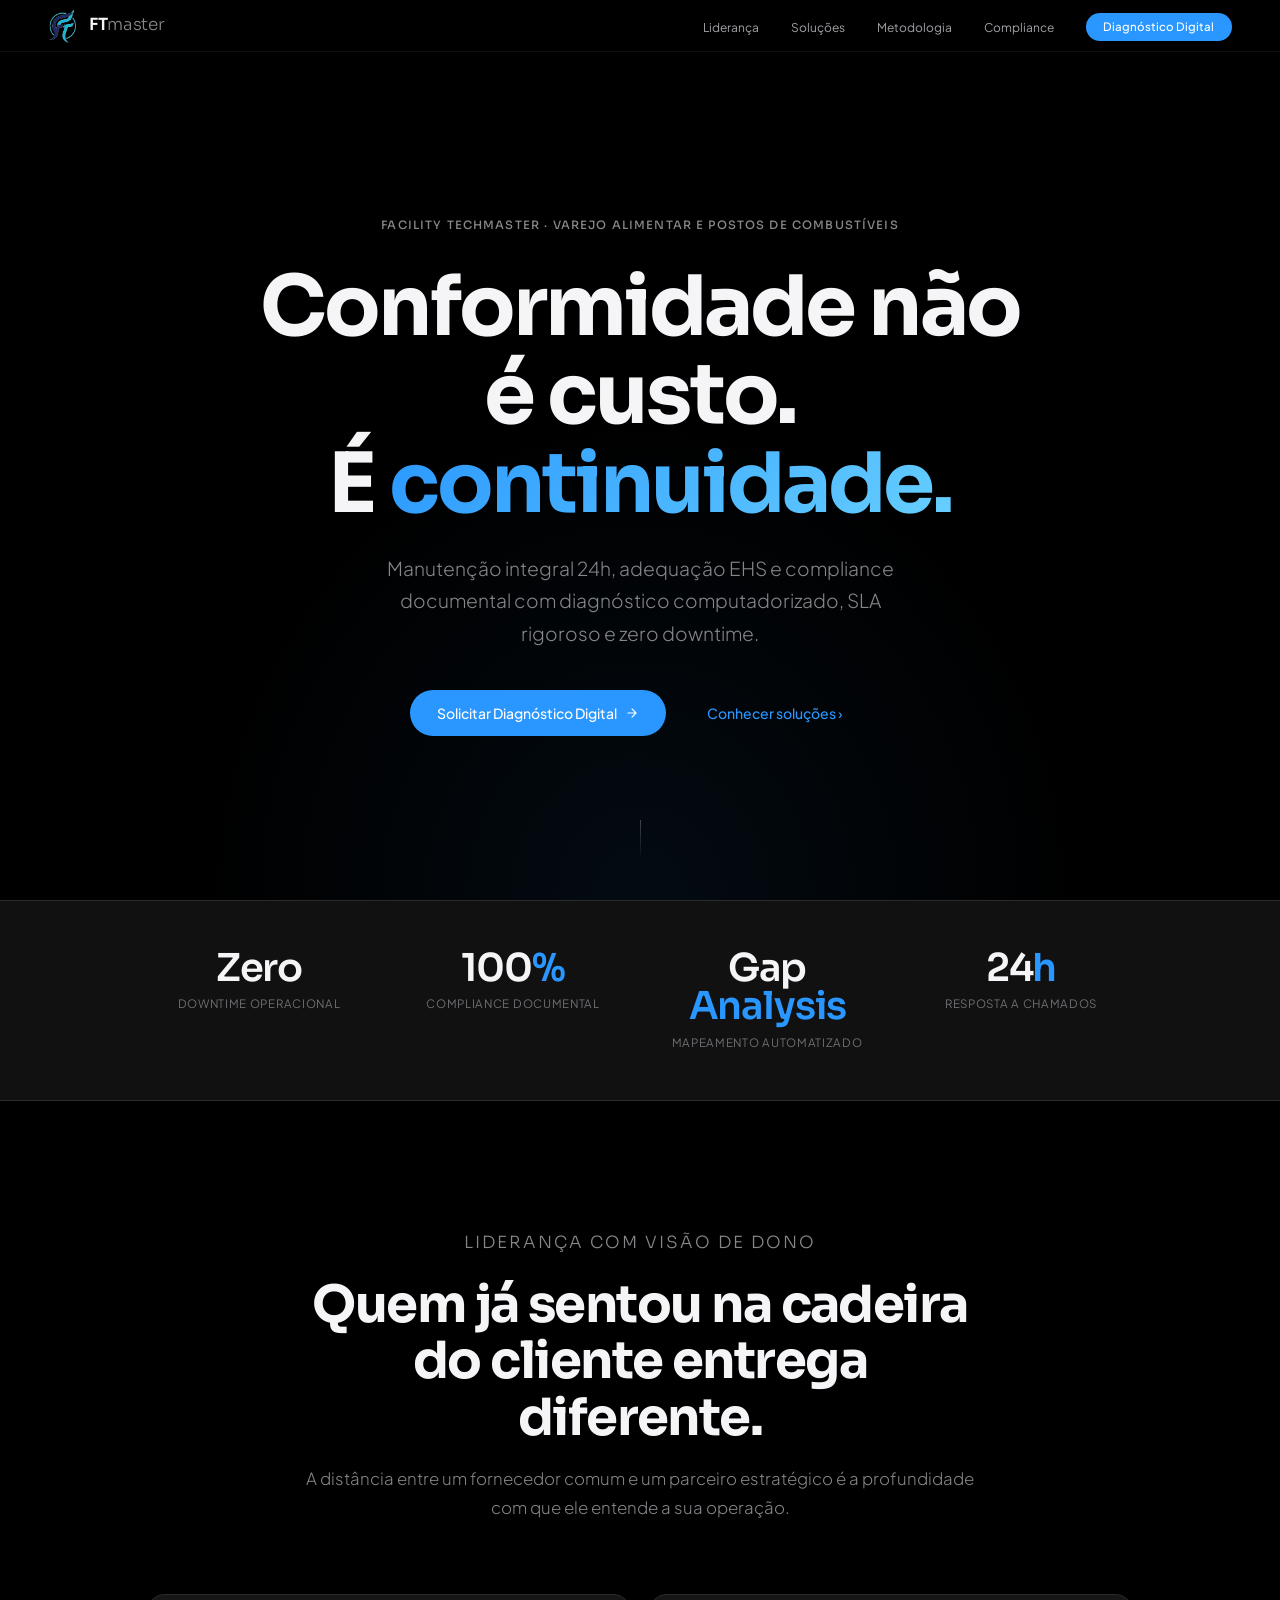
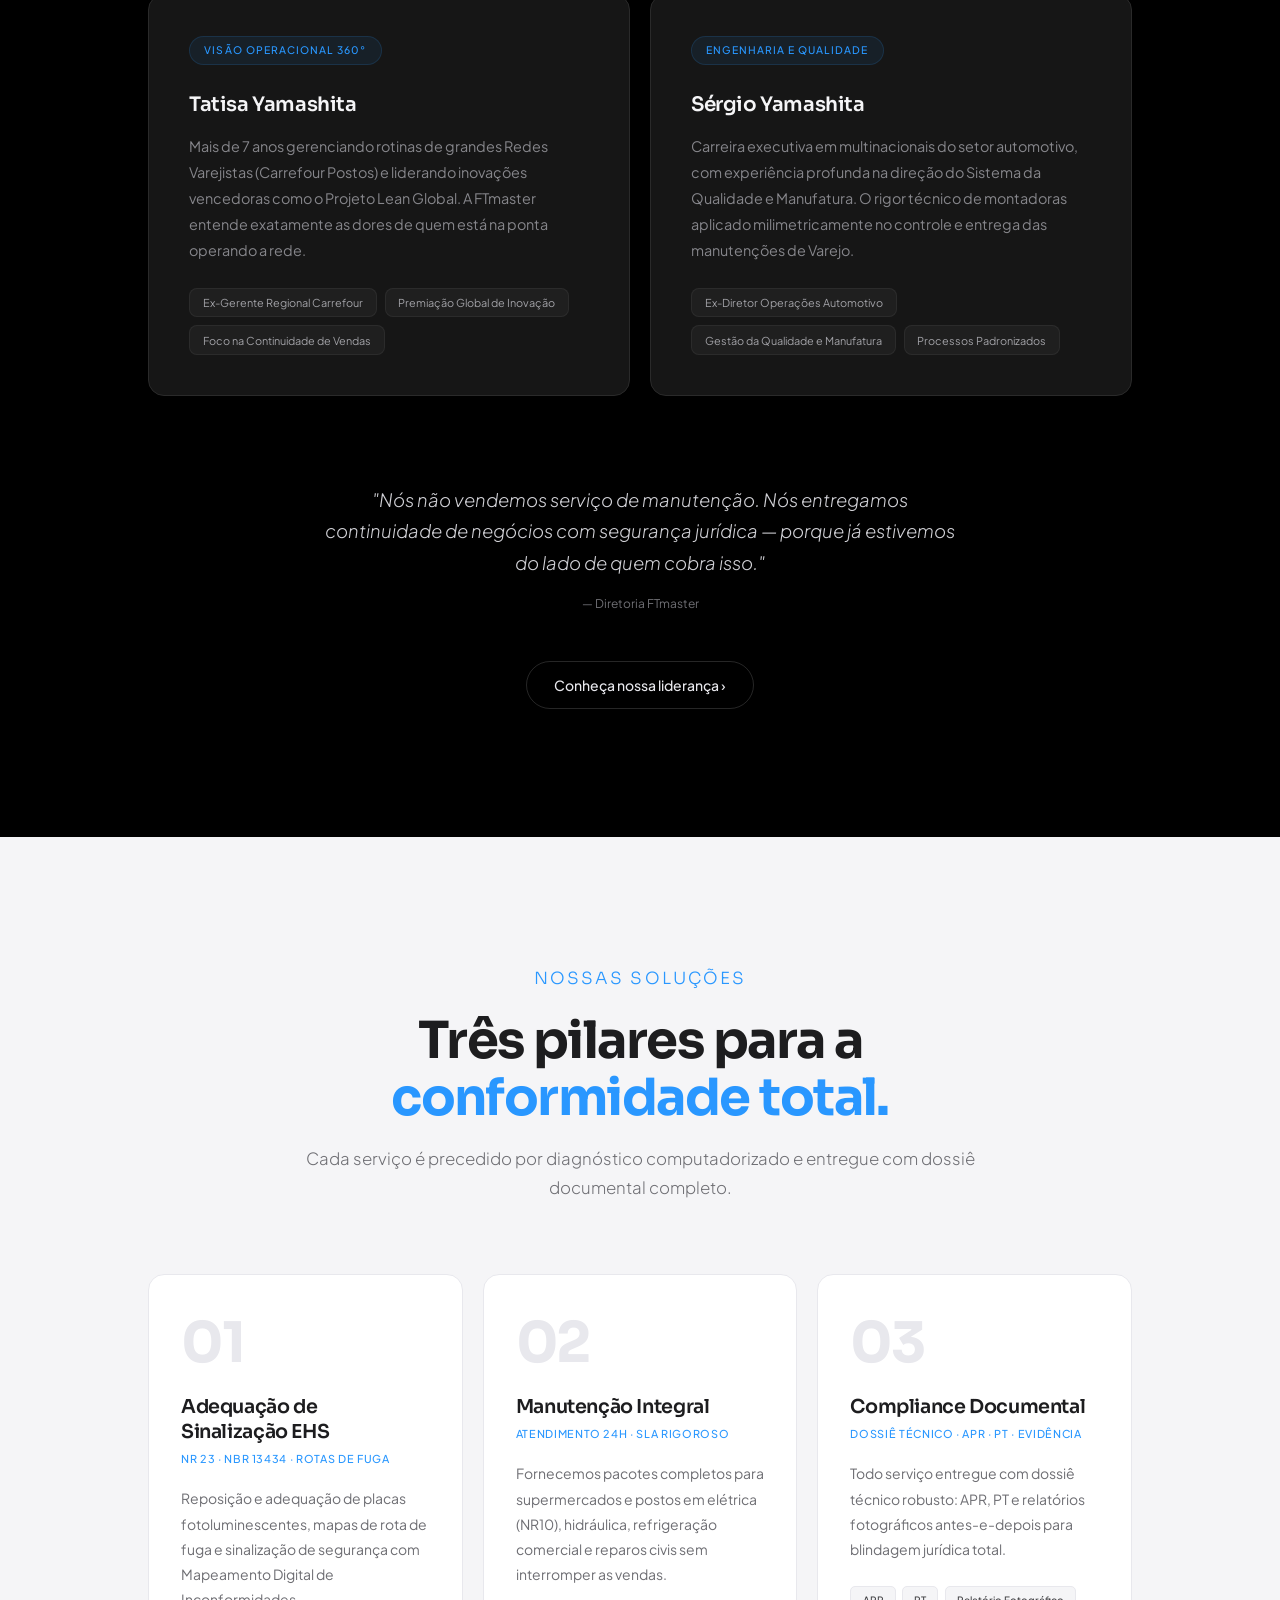
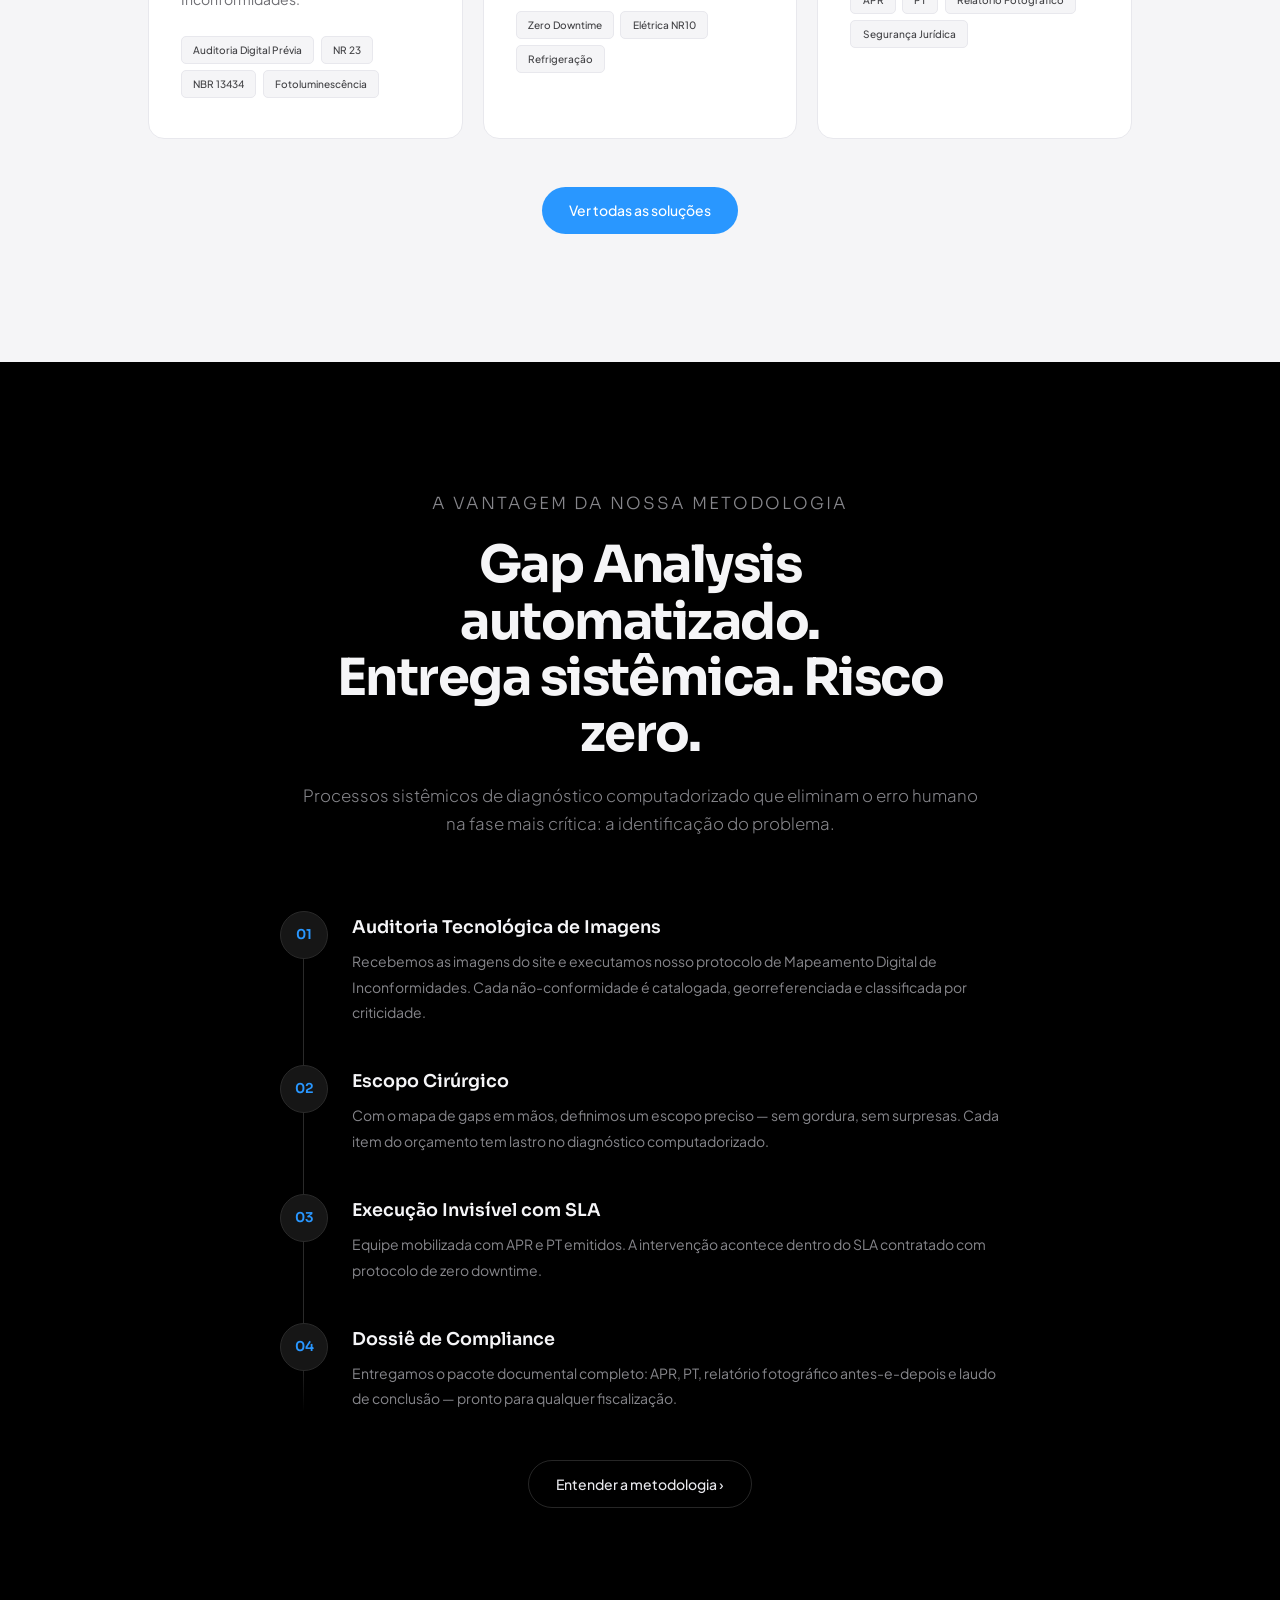
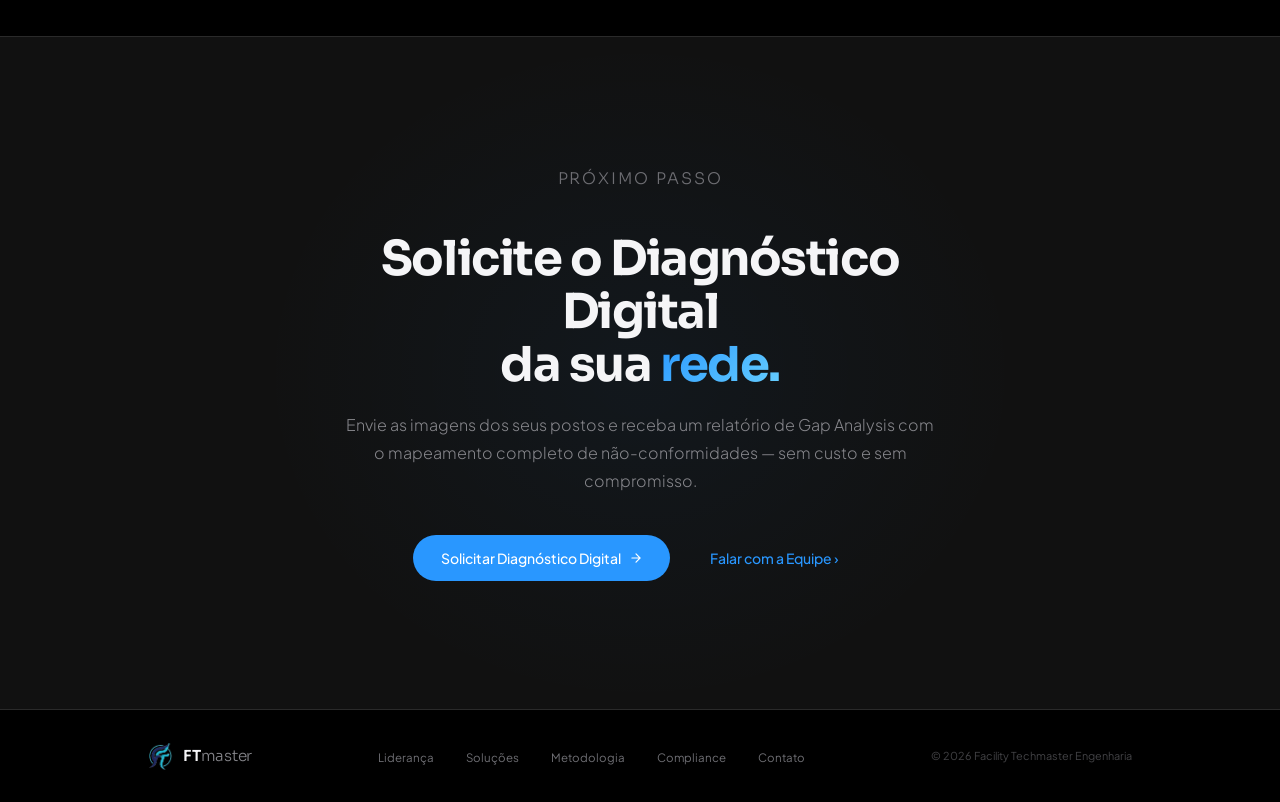
==== index.html @ 1e9ffedb "Reorganiza estrutura do projeto: proposta2 como site principal" ====
<!DOCTYPE html>
<html lang="pt-BR">
<head>
<meta charset="UTF-8">
<meta name="viewport" content="width=device-width, initial-scale=1.0">
<meta http-equiv="X-Content-Type-Options" content="nosniff">
<meta http-equiv="Referrer-Policy" content="strict-origin-when-cross-origin">
<title>FTmaster — Conformidade Operacional para Redes de Postos</title>
<meta name="description" content="Adequação EHS, conservação civil predial e compliance documental para redes varejistas de combustíveis. Diagnóstico computadorizado com zero downtime.">
<meta property="og:title" content="FTmaster — Conformidade Operacional para Redes de Postos">
<meta property="og:description" content="Adequação EHS, conservação civil predial e compliance documental com diagnóstico computadorizado, SLA rigoroso e zero downtime.">
<meta property="og:type" content="website">
<link rel="canonical" href="https://ftmaster.com.br/">
<link rel="preconnect" href="https://fonts.googleapis.com">
<link rel="preconnect" href="https://fonts.gstatic.com" crossorigin>
<link href="https://fonts.googleapis.com/css2?family=Sora:wght@300;400;500;600;700&family=Plus+Jakarta+Sans:ital,wght@0,300;0,400;0,500;0,600;1,400&display=swap" rel="stylesheet">
<link rel="stylesheet" href="styles.css">
<script type="application/ld+json">
{
  "@context": "https://schema.org",
  "@type": "Organization",
  "name": "Facility Techmaster Engenharia",
  "alternateName": "FTmaster",
  "url": "https://ftmaster.com.br",
  "description": "Conformidade operacional, adequação EHS e gestão de facilities para redes varejistas de combustíveis.",
  "foundingDate": "2025",
  "areaServed": "Brasil"
}
</script>
</head>
<body>

<!-- NAV -->
<nav class="nav" id="nav">
  <div class="nav-inner">
    <a href="index.html" class="nav-logo" aria-label="FTmaster">
      <img src="assets/logo.png" alt="Logo FTmaster" width="34" height="34">
      <span class="nav-logo-text">FT<span>master</span></span>
    </a>
    <ul class="nav-links" id="nav-links">
      <li><a href="lideranca.html">Liderança</a></li>
      <li><a href="solucoes.html">Soluções</a></li>
      <li><a href="metodologia.html">Metodologia</a></li>
      <li><a href="compliance.html">Compliance</a></li>
      <li><a href="contato.html" class="nav-cta">Diagnóstico Digital</a></li>
    </ul>
    <button class="nav-hamburger" onclick="toggleMenu()" aria-label="Abrir menu">
      <span></span><span></span><span></span>
    </button>
  </div>
</nav>

<div class="mobile-overlay" id="mobileMenu">
  <button class="mobile-close" onclick="toggleMenu()" aria-label="Fechar menu">&times;</button>
  <a href="lideranca.html">Liderança</a>
  <a href="solucoes.html">Soluções</a>
  <a href="metodologia.html">Metodologia</a>
  <a href="compliance.html">Compliance</a>
  <a href="contato.html">Diagnóstico Digital</a>
</div>

<!-- HERO -->
<section class="hero" id="hero">
  <div class="hero-content">
    <p class="hero-eyebrow">Facility Techmaster · Varejo Alimentar e Postos de Combustíveis</p>
    <h1>Conformidade não é custo.<br>É <span class="gradient-text">continuidade.</span></h1>
    <p class="hero-sub">Manutenção integral 24h, adequação EHS e compliance documental com diagnóstico computadorizado, SLA rigoroso e zero downtime.</p>
    <div class="hero-actions">
      <a href="contato.html" class="btn-fill">
        Solicitar Diagnóstico Digital
        <svg viewBox="0 0 24 24" fill="none" stroke="currentColor" stroke-width="2" stroke-linecap="round"><path d="M5 12h14M12 5l7 7-7 7"/></svg>
      </a>
      <a href="solucoes.html" class="btn-ghost">Conhecer soluções ›</a>
    </div>
  </div>
  <div class="hero-scroll"><span></span></div>
</section>

<!-- METRICS -->
<div class="metrics-bar">
  <div class="container">
    <div class="metrics-grid fade-in">
      <div class="metric">
        <h3>Zero</h3>
        <p>Downtime Operacional</p>
      </div>
      <div class="metric">
        <h3>100<span>%</span></h3>
        <p>Compliance Documental</p>
      </div>
      <div class="metric">
        <h3>Gap <span>Analysis</span></h3>
        <p>Mapeamento Automatizado</p>
      </div>
      <div class="metric">
        <h3>24<span>h</span></h3>
        <p>Resposta a Chamados</p>
      </div>
    </div>
  </div>
</div>

<!-- QUEM SOMOS (preview) -->
<section class="section-dark" id="sobre">
  <div class="container">
    <div class="section-header fade-in">
      <p class="overline">Liderança com Visão de Dono</p>
      <h2>Quem já sentou na cadeira<br>do cliente entrega diferente.</h2>
      <p>A distância entre um fornecedor comum e um parceiro estratégico é a profundidade com que ele entende a sua operação.</p>
    </div>

    <div style="display:grid; grid-template-columns: 1fr 1fr; gap: 1.25rem; margin-bottom: 3rem;">
      <div class="leader-card fade-in fd1">
        <span class="leader-tag">Visão Operacional 360°</span>
        <h3>Tatisa Yamashita</h3>
        <p>Mais de 7 anos gerenciando rotinas de grandes Redes Varejistas (Carrefour Postos) e liderando inovações vencedoras como o Projeto Lean Global. A FTmaster entende exatamente as dores de quem está na ponta operando a rede.</p>
        <div class="leader-creds">
          <span>Ex-Gerente Regional Carrefour</span>
          <span>Premiação Global de Inovação</span>
          <span>Foco na Continuidade de Vendas</span>
        </div>
      </div>
      <div class="leader-card fade-in fd2">
        <span class="leader-tag">Engenharia e Qualidade</span>
        <h3>Sérgio Yamashita</h3>
        <p>Carreira executiva em multinacionais do setor automotivo, com experiência profunda na direção do Sistema da Qualidade e Manufatura. O rigor técnico de montadoras aplicado milimetricamente no controle e entrega das manutenções de Varejo.</p>
        <div class="leader-creds">
          <span>Ex-Diretor Operações Automotivo</span>
          <span>Gestão da Qualidade e Manufatura</span>
          <span>Processos Padronizados</span>
        </div>
      </div>
    </div>

    <div class="leadership-quote fade-in">
      <blockquote>"Nós não vendemos serviço de manutenção. Nós entregamos continuidade de negócios com segurança jurídica — porque já estivemos do lado de quem cobra isso."</blockquote>
      <cite>— Diretoria FTmaster</cite>
    </div>

    <div style="text-align:center; margin-top: 3rem;">
      <a href="lideranca.html" class="btn-outline-light">Conheça nossa liderança ›</a>
    </div>
  </div>
</section>

<!-- SOLUÇÕES (preview) -->
<section class="section-light" id="solucoes">
  <div class="container">
    <div class="section-header fade-in">
      <p class="overline" style="color: var(--accent);">Nossas Soluções</p>
      <h2>Três pilares para a<br><span class="accent-color">conformidade total.</span></h2>
      <p>Cada serviço é precedido por diagnóstico computadorizado e entregue com dossiê documental completo.</p>
    </div>

    <div style="display:grid; grid-template-columns: repeat(3, 1fr); gap: 1.25rem;">
      <div class="sol-card fade-in fd1">
        <div class="sol-num">01</div>
        <h3>Adequação de Sinalização&nbsp;EHS</h3>
        <div class="sol-sub">NR 23 · NBR 13434 · Rotas de Fuga</div>
        <p>Reposição e adequação de placas fotoluminescentes, mapas de rota de fuga e sinalização de segurança com Mapeamento Digital de Inconformidades.</p>
        <div class="sol-tags">
          <span>Auditoria Digital Prévia</span><span>NR 23</span><span>NBR 13434</span><span>Fotoluminescência</span>
        </div>
      </div>
      <div class="sol-card fade-in fd2">
        <div class="sol-num">02</div>
        <h3>Manutenção Integral</h3>
        <div class="sol-sub">Atendimento 24h · SLA Rigoroso</div>
        <p>Fornecemos pacotes completos para supermercados e postos em elétrica (NR10), hidráulica, refrigeração comercial e reparos civis sem interromper as vendas.</p>
        <div class="sol-tags">
          <span>Zero Downtime</span><span>Elétrica NR10</span><span>Refrigeração</span>
        </div>
      </div>
      <div class="sol-card fade-in fd3">
        <div class="sol-num">03</div>
        <h3>Compliance Documental</h3>
        <div class="sol-sub">Dossiê Técnico · APR · PT · Evidência</div>
        <p>Todo serviço entregue com dossiê técnico robusto: APR, PT e relatórios fotográficos antes-e-depois para blindagem jurídica total.</p>
        <div class="sol-tags">
          <span>APR</span><span>PT</span><span>Relatório Fotográfico</span><span>Segurança Jurídica</span>
        </div>
      </div>
    </div>

    <div style="text-align:center; margin-top: 3rem;">
      <a href="solucoes.html" class="btn-fill">Ver todas as soluções</a>
    </div>
  </div>
</section>

<!-- METODOLOGIA (preview) -->
<section class="section-dark" id="metodologia">
  <div class="container">
    <div class="section-header fade-in">
      <p class="overline">A Vantagem da Nossa Metodologia</p>
      <h2>Gap Analysis automatizado.<br>Entrega sistêmica. Risco zero.</h2>
      <p>Processos sistêmicos de diagnóstico computadorizado que eliminam o erro humano na fase mais crítica: a identificação do problema.</p>
    </div>

    <div class="method-timeline">
      <div class="m-step fade-in fd1">
        <div class="m-step-dot">01</div>
        <div class="m-step-content">
          <h3>Auditoria Tecnológica de Imagens</h3>
          <p>Recebemos as imagens do site e executamos nosso protocolo de Mapeamento Digital de Inconformidades. Cada não-conformidade é catalogada, georreferenciada e classificada por criticidade.</p>
        </div>
      </div>
      <div class="m-step fade-in fd2">
        <div class="m-step-dot">02</div>
        <div class="m-step-content">
          <h3>Escopo Cirúrgico</h3>
          <p>Com o mapa de gaps em mãos, definimos um escopo preciso — sem gordura, sem surpresas. Cada item do orçamento tem lastro no diagnóstico computadorizado.</p>
        </div>
      </div>
      <div class="m-step fade-in fd3">
        <div class="m-step-dot">03</div>
        <div class="m-step-content">
          <h3>Execução Invisível com SLA</h3>
          <p>Equipe mobilizada com APR e PT emitidos. A intervenção acontece dentro do SLA contratado com protocolo de zero downtime.</p>
        </div>
      </div>
      <div class="m-step fade-in fd4">
        <div class="m-step-dot">04</div>
        <div class="m-step-content">
          <h3>Dossiê de Compliance</h3>
          <p>Entregamos o pacote documental completo: APR, PT, relatório fotográfico antes-e-depois e laudo de conclusão — pronto para qualquer fiscalização.</p>
        </div>
      </div>
    </div>

    <div style="text-align:center; margin-top: 3rem;">
      <a href="metodologia.html" class="btn-outline-light">Entender a metodologia ›</a>
    </div>
  </div>
</section>

<!-- CTA -->
<section class="cta-section" id="cta">
  <div class="cta-inner fade-in">
    <p class="overline">Próximo passo</p>
    <h2>Solicite o Diagnóstico Digital<br>da sua <span class="gradient-text">rede.</span></h2>
    <p>Envie as imagens dos seus postos e receba um relatório de Gap Analysis com o mapeamento completo de não-conformidades — sem custo e sem compromisso.</p>
    <div class="cta-actions">
      <a href="contato.html" class="btn-fill">
        Solicitar Diagnóstico Digital
        <svg viewBox="0 0 24 24" fill="none" stroke="currentColor" stroke-width="2" stroke-linecap="round" width="14" height="14"><path d="M5 12h14M12 5l7 7-7 7"/></svg>
      </a>
      <a href="https://wa.me/5511999999999" target="_blank" rel="noopener noreferrer" class="btn-ghost">Falar com a Equipe ›</a>
    </div>
  </div>
</section>

<!-- FOOTER -->
<footer class="footer">
  <div class="container">
    <div class="footer-inner">
      <a href="index.html" class="footer-logo">
        <img src="assets/logo.png" alt="Logo FTmaster" width="28" height="28">
        <span class="footer-logo-text">FT<span>master</span></span>
      </a>
      <ul class="footer-links">
        <li><a href="lideranca.html">Liderança</a></li>
        <li><a href="solucoes.html">Soluções</a></li>
        <li><a href="metodologia.html">Metodologia</a></li>
        <li><a href="compliance.html">Compliance</a></li>
        <li><a href="contato.html">Contato</a></li>
      </ul>
      <span class="footer-copy">&copy; 2026 Facility Techmaster Engenharia</span>
    </div>
  </div>
</footer>

<script src="script.js"></script>
</body>
</html>
---- styles.css ----
/* ============================================================
   FTmaster — Proposta 2 — Design System
   Tema: Apple-inspired, dark-first, premium B2B
   Fontes: Sora (headings) + Plus Jakarta Sans (body)
   Accent: #2997ff (azul Apple)
   ============================================================ */

:root {
  --black:          #000000;
  --near-black:     #1d1d1f;
  --dark-surface:   #111111;
  --dark-card:      #161616;
  --dark-card-2:    #1c1c1e;
  --dark-border:    #2a2a2a;
  --gray-700:       #424245;
  --gray-600:       #6e6e73;
  --gray-500:       #86868b;
  --gray-400:       #a1a1a6;
  --gray-300:       #d2d2d7;
  --gray-200:       #e8e8ed;
  --gray-100:       #f5f5f7;
  --white:          #fbfbfd;
  --pure-white:     #ffffff;
  --accent:         #2997ff;
  --accent-hover:   #60b3ff;
  --accent-subtle:  rgba(41, 151, 255, 0.08);
  --accent-border:  rgba(41, 151, 255, 0.15);
  --success:        #30d158;
  --warning:        #ffd60a;

  --font-heading: 'Sora', -apple-system, BlinkMacSystemFont, sans-serif;
  --font-body:    'Plus Jakarta Sans', -apple-system, BlinkMacSystemFont, sans-serif;

  --ease:     cubic-bezier(0.25, 0.46, 0.45, 0.94);
  --ease-out: cubic-bezier(0.16, 1, 0.3, 1);

  --nav-h:    52px;
  --radius-sm: 8px;
  --radius-md: 12px;
  --radius-lg: 16px;
  --radius-xl: 20px;
  --radius-pill: 980px;
}

/* ── Reset ── */
*, *::before, *::after { margin: 0; padding: 0; box-sizing: border-box; }
html { scroll-behavior: smooth; font-size: 16px; }
body {
  font-family: var(--font-body);
  font-weight: 400;
  line-height: 1.6;
  -webkit-font-smoothing: antialiased;
  -moz-osx-font-smoothing: grayscale;
  overflow-x: hidden;
  background: var(--black);
  color: var(--gray-300);
}
::selection { background: rgba(41, 151, 255, 0.25); color: var(--white); }
img { max-width: 100%; display: block; }
a { text-decoration: none; color: inherit; }
button { cursor: pointer; font-family: var(--font-body); }
ul { list-style: none; }

/* ── Container ── */
.container {
  max-width: 1080px;
  margin: 0 auto;
  padding: 0 clamp(1.5rem, 4vw, 3rem);
}

/* ── Scroll Reveal (Progressive Enhancement) ── */
.js-ready .fade-in {
  opacity: 0;
  transform: translateY(24px);
  transition: opacity 0.75s var(--ease), transform 0.75s var(--ease);
}
.js-ready .fade-in.visible { opacity: 1; transform: translateY(0); }
.js-ready .fd1 { transition-delay: 0.06s; }
.js-ready .fd2 { transition-delay: 0.13s; }
.js-ready .fd3 { transition-delay: 0.20s; }
.js-ready .fd4 { transition-delay: 0.27s; }

/* ── Keyframes ── */
@keyframes fadeUp {
  from { opacity: 0; transform: translateY(20px); }
  to   { opacity: 1; transform: translateY(0); }
}
@keyframes scrollPulse {
  0%,100% { opacity: 0.6; transform: scaleY(1); }
  50%     { opacity: 0.15; transform: scaleY(0.5); }
}
@keyframes glowPulse {
  0%,100% { opacity: 0.5; }
  50%     { opacity: 0.2; }
}

/* ════════════════════════════════════════════
   NAV
════════════════════════════════════════════ */
.nav {
  position: fixed;
  top: 0; width: 100%;
  z-index: 1000;
}
.nav-inner {
  height: var(--nav-h);
  display: flex;
  align-items: center;
  justify-content: space-between;
  background: rgba(0, 0, 0, 0.82);
  backdrop-filter: saturate(180%) blur(20px);
  -webkit-backdrop-filter: saturate(180%) blur(20px);
  padding: 0 clamp(1.5rem, 4vw, 3rem);
  border-bottom: 0.5px solid rgba(255,255,255,0.06);
  transition: background 0.3s;
}
.nav-logo {
  display: flex;
  align-items: center;
  gap: 0.6rem;
}
.nav-logo img {
  height: 34px;
  width: auto;
}
.nav-logo-text {
  font-family: var(--font-heading);
  font-weight: 600;
  font-size: 1.05rem;
  color: var(--gray-100);
  letter-spacing: -0.02em;
}
.nav-logo-text span { font-weight: 300; color: var(--gray-500); }

.nav-links {
  display: flex;
  align-items: center;
  gap: 2rem;
}
.nav-links a {
  font-size: 0.75rem;
  font-weight: 400;
  color: var(--gray-400);
  transition: color 0.25s;
}
.nav-links a:hover,
.nav-links a.active { color: var(--gray-100); }

.nav-cta {
  font-size: 0.72rem !important;
  font-weight: 500 !important;
  color: var(--pure-white) !important;
  background: var(--accent);
  padding: 0.4rem 1.1rem;
  border-radius: var(--radius-pill);
  transition: background 0.25s;
}
.nav-cta:hover { background: var(--accent-hover) !important; color: var(--pure-white) !important; }

.nav-hamburger {
  display: none;
  background: none;
  border: none;
  flex-direction: column;
  gap: 4.5px;
  padding: 6px;
}
.nav-hamburger span {
  width: 18px; height: 1px;
  background: var(--gray-300);
  border-radius: 1px;
  transition: all 0.25s;
}

/* Mobile Overlay */
.mobile-overlay {
  display: none;
  position: fixed;
  inset: 0;
  z-index: 9999;
  background: rgba(0,0,0,0.97);
  backdrop-filter: blur(24px);
  flex-direction: column;
  align-items: center;
  justify-content: center;
  gap: 2rem;
  opacity: 0;
  pointer-events: none;
  transition: opacity 0.3s;
}
.mobile-overlay.open { opacity: 1; pointer-events: all; display: flex; }
.mobile-overlay a {
  font-family: var(--font-heading);
  font-size: 1.5rem;
  font-weight: 600;
  color: var(--gray-200);
  transition: color 0.25s;
}
.mobile-overlay a:hover { color: var(--accent); }
.mobile-close {
  position: absolute;
  top: 1.2rem; right: 1.5rem;
  background: none; border: none;
  color: var(--gray-500);
  font-size: 2rem;
  line-height: 1;
}

/* ════════════════════════════════════════════
   TYPOGRAPHY UTILITIES
════════════════════════════════════════════ */
.overline {
  font-family: var(--font-heading);
  font-size: 0.68rem;
  font-weight: 500;
  letter-spacing: 0.12em;
  text-transform: uppercase;
  color: var(--accent);
  margin-bottom: 1.2rem;
  display: block;
}
.gradient-text {
  background: linear-gradient(135deg, var(--accent), #68d0ff);
  -webkit-background-clip: text;
  -webkit-text-fill-color: transparent;
  background-clip: text;
}
.accent-color { color: var(--accent); }

/* ════════════════════════════════════════════
   BUTTONS
════════════════════════════════════════════ */
.btn-fill {
  display: inline-flex;
  align-items: center;
  gap: 0.5rem;
  font-family: var(--font-body);
  font-size: 0.875rem;
  font-weight: 500;
  color: var(--pure-white);
  background: var(--accent);
  border: none;
  padding: 0.75rem 1.7rem;
  border-radius: var(--radius-pill);
  transition: background 0.3s var(--ease), transform 0.3s var(--ease);
}
.btn-fill:hover { background: var(--accent-hover); transform: scale(1.02); }
.btn-fill svg { width: 14px; height: 14px; transition: transform 0.3s; }
.btn-fill:hover svg { transform: translateX(2px); }

.btn-ghost {
  display: inline-flex;
  align-items: center;
  gap: 0.5rem;
  font-family: var(--font-body);
  font-size: 0.875rem;
  font-weight: 500;
  color: var(--accent);
  background: transparent;
  border: none;
  padding: 0.75rem 1.7rem;
  border-radius: var(--radius-pill);
  transition: color 0.25s;
}
.btn-ghost:hover { color: var(--accent-hover); }

.btn-outline-light {
  display: inline-flex;
  align-items: center;
  gap: 0.5rem;
  font-family: var(--font-body);
  font-size: 0.875rem;
  font-weight: 500;
  color: var(--gray-200);
  background: transparent;
  border: 0.5px solid rgba(255,255,255,0.15);
  padding: 0.75rem 1.7rem;
  border-radius: var(--radius-pill);
  transition: all 0.25s;
}
.btn-outline-light:hover { border-color: rgba(255,255,255,0.35); color: var(--white); }

/* ════════════════════════════════════════════
   HERO (Home)
════════════════════════════════════════════ */
.hero {
  min-height: 100vh;
  display: flex;
  align-items: center;
  justify-content: center;
  text-align: center;
  position: relative;
  background: var(--black);
  overflow: hidden;
  padding-top: var(--nav-h);
}
.hero::after {
  content: '';
  position: absolute;
  bottom: 0; left: 50%;
  transform: translateX(-50%);
  width: 70%; height: 55%;
  background: radial-gradient(ellipse at center bottom, rgba(41, 151, 255, 0.07), transparent 70%);
  pointer-events: none;
}
.hero-content {
  position: relative;
  z-index: 1;
  max-width: 820px;
  padding: 0 1.5rem;
}
.hero-eyebrow {
  font-family: var(--font-heading);
  font-size: 0.72rem;
  font-weight: 500;
  letter-spacing: 0.1em;
  text-transform: uppercase;
  color: var(--gray-500);
  margin-bottom: 1.8rem;
  animation: fadeUp 0.7s var(--ease-out) both;
}
.hero h1 {
  font-family: var(--font-heading);
  font-size: clamp(2.8rem, 7vw, 5.2rem);
  font-weight: 700;
  color: var(--gray-100);
  line-height: 1.06;
  letter-spacing: -0.035em;
  margin-bottom: 1.5rem;
  animation: fadeUp 0.7s 0.08s var(--ease-out) both;
}
.hero-sub {
  font-size: clamp(1rem, 2vw, 1.2rem);
  font-weight: 300;
  color: var(--gray-500);
  line-height: 1.7;
  max-width: 560px;
  margin: 0 auto 2.5rem;
  animation: fadeUp 0.7s 0.16s var(--ease-out) both;
}
.hero-actions {
  display: flex;
  justify-content: center;
  gap: 0.85rem;
  flex-wrap: wrap;
  animation: fadeUp 0.7s 0.24s var(--ease-out) both;
}
.hero-scroll {
  position: absolute;
  bottom: 2.5rem; left: 50%;
  transform: translateX(-50%);
  animation: fadeUp 0.7s 0.5s var(--ease-out) both;
}
.hero-scroll span {
  display: block;
  width: 1px; height: 40px;
  background: linear-gradient(to bottom, var(--gray-700), transparent);
  margin: 0 auto;
  animation: scrollPulse 2s ease infinite;
}

/* ════════════════════════════════════════════
   METRICS BAR
════════════════════════════════════════════ */
.metrics-bar {
  background: var(--dark-surface);
  border-top: 0.5px solid var(--dark-border);
  border-bottom: 0.5px solid var(--dark-border);
  padding: 3rem 0;
}
.metrics-grid {
  display: grid;
  grid-template-columns: repeat(4, 1fr);
  gap: 2rem;
  text-align: center;
}
.metric h3 {
  font-family: var(--font-heading);
  font-size: clamp(1.6rem, 3vw, 2.5rem);
  font-weight: 600;
  color: var(--gray-100);
  letter-spacing: -0.03em;
  line-height: 1;
  margin-bottom: 0.5rem;
}
.metric h3 span { color: var(--accent); }
.metric p {
  font-size: 0.72rem;
  font-weight: 400;
  color: var(--gray-600);
  text-transform: uppercase;
  letter-spacing: 0.06em;
}

/* ════════════════════════════════════════════
   SECTION WRAPPERS
════════════════════════════════════════════ */
.section-dark {
  background: var(--black);
  padding: clamp(5rem, 10vw, 8rem) 0;
}
.section-mid {
  background: var(--dark-surface);
  border-top: 0.5px solid var(--dark-border);
  border-bottom: 0.5px solid var(--dark-border);
  padding: clamp(5rem, 10vw, 8rem) 0;
}
.section-light {
  background: var(--gray-100);
  padding: clamp(5rem, 10vw, 8rem) 0;
}
.section-header {
  text-align: center;
  max-width: 680px;
  margin: 0 auto 4.5rem;
}
.section-header h2 {
  font-family: var(--font-heading);
  font-size: clamp(2rem, 4.5vw, 3.2rem);
  font-weight: 700;
  letter-spacing: -0.03em;
  line-height: 1.1;
  margin-bottom: 1.2rem;
}
.section-dark .section-header h2 { color: var(--gray-100); }
.section-mid .section-header h2  { color: var(--gray-100); }
.section-light .section-header h2 { color: var(--near-black); }
.section-header p {
  font-size: 1.05rem;
  font-weight: 300;
  line-height: 1.7;
}
.section-dark .section-header p,
.section-mid .section-header p  { color: var(--gray-500); }
.section-light .section-header p { color: var(--gray-600); }

/* ════════════════════════════════════════════
   CARDS (Leader)
════════════════════════════════════════════ */
.leader-card {
  background: var(--dark-card);
  border: 0.5px solid var(--dark-border);
  border-radius: var(--radius-lg);
  padding: 2.5rem;
  transition: all 0.4s var(--ease);
}
.leader-card:hover {
  border-color: var(--accent-border);
  transform: translateY(-2px);
}
.leader-tag {
  display: inline-block;
  font-size: 0.65rem;
  font-weight: 500;
  letter-spacing: 0.1em;
  text-transform: uppercase;
  color: var(--accent);
  background: var(--accent-subtle);
  border: 0.5px solid var(--accent-border);
  padding: 0.35rem 0.9rem;
  border-radius: var(--radius-pill);
  margin-bottom: 1.5rem;
}
.leader-card h3 {
  font-family: var(--font-heading);
  font-size: 1.25rem;
  font-weight: 600;
  color: var(--gray-100);
  letter-spacing: -0.02em;
  margin-bottom: 0.8rem;
}
.leader-card p {
  font-size: 0.9rem;
  line-height: 1.8;
  color: var(--gray-500);
}
.leader-card strong { color: var(--gray-200); font-weight: 500; }
.leader-creds {
  display: flex;
  flex-wrap: wrap;
  gap: 0.5rem;
  margin-top: 1.5rem;
}
.leader-creds span {
  font-size: 0.68rem;
  color: var(--gray-400);
  background: rgba(255,255,255,0.04);
  padding: 0.32rem 0.8rem;
  border-radius: var(--radius-sm);
  border: 0.5px solid rgba(255,255,255,0.06);
}

/* ════════════════════════════════════════════
   SOLUTION CARDS (light bg)
════════════════════════════════════════════ */
.sol-card {
  background: var(--pure-white);
  border-radius: var(--radius-lg);
  padding: 2.5rem 2rem;
  border: 0.5px solid var(--gray-200);
  transition: all 0.4s var(--ease);
}
.sol-card:hover {
  transform: translateY(-4px);
  box-shadow: 0 16px 48px rgba(0,0,0,0.08);
}
.sol-num {
  font-family: var(--font-heading);
  font-size: 3.5rem;
  font-weight: 700;
  line-height: 1;
  color: var(--gray-200);
  letter-spacing: -0.04em;
  margin-bottom: 1.5rem;
}
.sol-card h3 {
  font-family: var(--font-heading);
  font-size: 1.2rem;
  font-weight: 600;
  color: var(--near-black);
  letter-spacing: -0.02em;
  margin-bottom: 0.3rem;
  line-height: 1.3;
}
.sol-sub {
  font-size: 0.68rem;
  font-weight: 500;
  letter-spacing: 0.06em;
  text-transform: uppercase;
  color: var(--accent);
  margin-bottom: 1.2rem;
}
.sol-card p {
  font-size: 0.875rem;
  line-height: 1.8;
  color: var(--gray-600);
}
.sol-tags {
  display: flex;
  flex-wrap: wrap;
  gap: 0.4rem;
  margin-top: 1.5rem;
}
.sol-tags span {
  font-size: 0.63rem;
  font-weight: 500;
  color: var(--gray-700);
  background: var(--gray-100);
  padding: 0.3rem 0.7rem;
  border-radius: 5px;
  border: 0.5px solid var(--gray-200);
}

/* ════════════════════════════════════════════
   METHODOLOGY TIMELINE
════════════════════════════════════════════ */
.method-timeline {
  max-width: 720px;
  margin: 0 auto;
  position: relative;
}
.method-timeline::before {
  content: '';
  position: absolute;
  left: 23px; top: 0; bottom: 0;
  width: 1px;
  background: linear-gradient(to bottom, transparent, var(--dark-border) 10%, var(--dark-border) 90%, transparent);
}
.m-step {
  display: grid;
  grid-template-columns: 48px 1fr;
  gap: 1.5rem;
  margin-bottom: 2.5rem;
  align-items: start;
}
.m-step-dot {
  width: 48px; height: 48px;
  border-radius: 50%;
  background: var(--dark-card);
  border: 0.5px solid var(--dark-border);
  display: flex;
  align-items: center;
  justify-content: center;
  font-family: var(--font-heading);
  font-size: 0.85rem;
  font-weight: 600;
  color: var(--accent);
  position: relative;
  z-index: 1;
  transition: all 0.35s;
}
.m-step:hover .m-step-dot {
  border-color: var(--accent);
  box-shadow: 0 0 0 5px var(--accent-subtle);
}
.m-step-content h3 {
  font-family: var(--font-heading);
  font-size: 1.1rem;
  font-weight: 600;
  color: var(--gray-100);
  margin-bottom: 0.5rem;
  padding-top: 0.15rem;
}
.m-step-content p {
  font-size: 0.875rem;
  line-height: 1.8;
  color: var(--gray-500);
}

/* ════════════════════════════════════════════
   ADVANTAGE CARD
════════════════════════════════════════════ */
.advantage-card {
  max-width: 720px;
  margin: 3.5rem auto 0;
  background: linear-gradient(135deg, rgba(41, 151, 255, 0.04), rgba(41, 151, 255, 0.01));
  border: 0.5px solid var(--accent-border);
  border-radius: var(--radius-lg);
  padding: 2.5rem;
  text-align: center;
}
.advantage-card h4 {
  font-family: var(--font-heading);
  font-size: 1.15rem;
  font-weight: 600;
  color: var(--gray-100);
  margin-bottom: 0.8rem;
}
.advantage-card p {
  font-size: 0.9rem;
  line-height: 1.8;
  color: var(--gray-400);
  max-width: 560px;
  margin: 0 auto;
}

/* ════════════════════════════════════════════
   CTA SECTION
════════════════════════════════════════════ */
.cta-section {
  background: var(--dark-surface);
  padding: clamp(5rem, 10vw, 8rem) 0;
  text-align: center;
  position: relative;
  border-top: 0.5px solid var(--dark-border);
}
.cta-section::before {
  content: '';
  position: absolute;
  top: 0; left: 50%;
  transform: translateX(-50%);
  width: 60%; height: 100%;
  background: radial-gradient(ellipse at center, rgba(41, 151, 255, 0.05), transparent 70%);
  pointer-events: none;
}
.cta-inner {
  position: relative;
  z-index: 1;
  max-width: 600px;
  margin: 0 auto;
}
.cta-inner .overline { color: var(--gray-600); }
.cta-inner h2 {
  font-family: var(--font-heading);
  font-size: clamp(2rem, 4vw, 3rem);
  font-weight: 700;
  color: var(--gray-100);
  letter-spacing: -0.03em;
  line-height: 1.1;
  margin-bottom: 1.2rem;
}
.cta-inner > p {
  font-size: 1rem;
  font-weight: 300;
  line-height: 1.75;
  color: var(--gray-500);
  margin-bottom: 2.5rem;
}
.cta-actions {
  display: flex;
  justify-content: center;
  gap: 0.85rem;
  flex-wrap: wrap;
}

/* ════════════════════════════════════════════
   COMPLIANCE DOC CARDS
════════════════════════════════════════════ */
.doc-card {
  background: var(--dark-card);
  border: 0.5px solid var(--dark-border);
  border-radius: var(--radius-lg);
  padding: 2.5rem;
  transition: all 0.4s var(--ease);
  display: flex;
  flex-direction: column;
}
.doc-card:hover {
  border-color: var(--accent-border);
  transform: translateY(-2px);
}
.doc-card__num {
  font-family: var(--font-heading);
  font-size: 2.5rem;
  font-weight: 700;
  color: var(--dark-border);
  letter-spacing: -0.04em;
  margin-bottom: 1.5rem;
  line-height: 1;
}
.doc-card h3 {
  font-family: var(--font-heading);
  font-size: 1.15rem;
  font-weight: 600;
  color: var(--gray-100);
  margin-bottom: 0.6rem;
  letter-spacing: -0.02em;
}
.doc-card p {
  font-size: 0.875rem;
  line-height: 1.8;
  color: var(--gray-500);
  flex: 1;
  margin-bottom: 1.5rem;
}
.doc-card .btn-outline-light { font-size: 0.8rem; padding: 0.55rem 1.2rem; }

/* ════════════════════════════════════════════
   CONTACT FORM
════════════════════════════════════════════ */
.contact-grid {
  display: grid;
  grid-template-columns: 1fr 1.2fr;
  gap: 4rem;
  align-items: start;
}
.contact-info h2 {
  font-family: var(--font-heading);
  font-size: clamp(1.8rem, 3.5vw, 2.8rem);
  font-weight: 700;
  color: var(--gray-100);
  letter-spacing: -0.03em;
  line-height: 1.1;
  margin-bottom: 1.2rem;
}
.contact-info > p {
  font-size: 0.9rem;
  line-height: 1.8;
  color: var(--gray-500);
  margin-bottom: 2.5rem;
}
.contact-item {
  display: flex;
  align-items: flex-start;
  gap: 1rem;
  margin-bottom: 1.5rem;
}
.contact-item__icon {
  width: 36px; height: 36px;
  flex-shrink: 0;
  display: flex;
  align-items: center;
  justify-content: center;
  background: var(--accent-subtle);
  border: 0.5px solid var(--accent-border);
  border-radius: var(--radius-sm);
}
.contact-item__icon svg {
  width: 16px; height: 16px;
  stroke: var(--accent);
  fill: none;
  stroke-width: 1.8;
}
.contact-item h4 {
  font-size: 0.72rem;
  font-weight: 500;
  text-transform: uppercase;
  letter-spacing: 0.08em;
  color: var(--gray-600);
  margin-bottom: 0.2rem;
}
.contact-item p {
  font-size: 0.875rem;
  color: var(--gray-300);
}

.contact-form {
  background: var(--dark-card);
  border: 0.5px solid var(--dark-border);
  border-radius: var(--radius-xl);
  padding: 2.5rem;
}
.form-group { margin-bottom: 1.25rem; }
.form-group label {
  display: block;
  font-size: 0.72rem;
  font-weight: 500;
  text-transform: uppercase;
  letter-spacing: 0.06em;
  color: var(--gray-500);
  margin-bottom: 0.5rem;
}
.form-group input,
.form-group select,
.form-group textarea {
  width: 100%;
  padding: 0.75rem 1rem;
  background: rgba(255,255,255,0.04);
  border: 0.5px solid var(--dark-border);
  border-radius: var(--radius-md);
  font-size: 0.875rem;
  color: var(--gray-200);
  font-family: var(--font-body);
  transition: border-color 0.2s, box-shadow 0.2s;
}
.form-group input::placeholder,
.form-group textarea::placeholder { color: var(--gray-700); }
.form-group input:focus,
.form-group select:focus,
.form-group textarea:focus {
  outline: none;
  border-color: var(--accent);
  box-shadow: 0 0 0 3px var(--accent-subtle);
}
.form-group textarea { resize: vertical; min-height: 110px; }
.form-group select option { background: #1c1c1e; }
.form-row { display: grid; grid-template-columns: 1fr 1fr; gap: 1rem; }
.form-submit { width: 100%; justify-content: center; margin-top: 0.5rem; }

/* ════════════════════════════════════════════
   PAGE HERO (Páginas Internas)
════════════════════════════════════════════ */
.page-hero {
  padding: calc(var(--nav-h) + 5rem) 0 5rem;
  background: var(--black);
  position: relative;
  overflow: hidden;
  text-align: center;
}
.page-hero::after {
  content: '';
  position: absolute;
  bottom: 0; left: 50%;
  transform: translateX(-50%);
  width: 60%; height: 60%;
  background: radial-gradient(ellipse at center bottom, rgba(41, 151, 255, 0.06), transparent 70%);
  pointer-events: none;
}
.page-hero__inner { position: relative; z-index: 1; max-width: 760px; margin: 0 auto; }
.page-hero .breadcrumb {
  display: flex;
  align-items: center;
  justify-content: center;
  gap: 0.5rem;
  font-size: 0.72rem;
  color: var(--gray-600);
  margin-bottom: 1.5rem;
}
.page-hero .breadcrumb a { color: var(--accent); transition: color 0.2s; }
.page-hero .breadcrumb a:hover { color: var(--accent-hover); }
.page-hero h1 {
  font-family: var(--font-heading);
  font-size: clamp(2.2rem, 5vw, 3.8rem);
  font-weight: 700;
  color: var(--gray-100);
  letter-spacing: -0.033em;
  line-height: 1.1;
  margin-bottom: 1.2rem;
  animation: fadeUp 0.7s var(--ease-out) both;
}
.page-hero p {
  font-size: clamp(0.95rem, 1.8vw, 1.15rem);
  font-weight: 300;
  line-height: 1.7;
  color: var(--gray-500);
  max-width: 560px;
  margin: 0 auto;
  animation: fadeUp 0.7s 0.1s var(--ease-out) both;
}

/* ════════════════════════════════════════════
   LEADERSHIP QUOTE
════════════════════════════════════════════ */
.leadership-quote {
  text-align: center;
  max-width: 640px;
  margin: 0 auto;
  padding: 2.5rem 0 0;
}
.leadership-quote blockquote {
  font-size: 1.15rem;
  font-weight: 300;
  font-style: italic;
  color: var(--gray-300);
  line-height: 1.7;
}
.leadership-quote cite {
  display: block;
  font-style: normal;
  font-size: 0.75rem;
  color: var(--gray-600);
  margin-top: 1rem;
}

/* ════════════════════════════════════════════
   FOOTER
════════════════════════════════════════════ */
.footer {
  background: var(--black);
  padding: 2rem 0;
  border-top: 0.5px solid var(--dark-border);
}
.footer-inner {
  display: flex;
  align-items: center;
  justify-content: space-between;
  flex-wrap: wrap;
  gap: 1rem;
}
.footer-logo {
  display: flex;
  align-items: center;
  gap: 0.6rem;
}
.footer-logo img { height: 28px; width: auto; }
.footer-logo-text {
  font-family: var(--font-heading);
  font-weight: 600;
  font-size: 0.95rem;
  color: var(--gray-100);
  letter-spacing: -0.02em;
}
.footer-logo-text span { font-weight: 300; color: var(--gray-500); }
.footer-links {
  display: flex;
  gap: 2rem;
}
.footer-links a {
  font-size: 0.72rem;
  color: var(--gray-600);
  transition: color 0.25s;
}
.footer-links a:hover { color: var(--gray-400); }
.footer-copy { font-size: 0.68rem; color: var(--gray-700); }

/* ════════════════════════════════════════════
   RESPONSIVE
════════════════════════════════════════════ */
@media (max-width: 960px) {
  .metrics-grid { grid-template-columns: repeat(2, 1fr); }
  .contact-grid { grid-template-columns: 1fr; gap: 3rem; }
}
@media (max-width: 768px) {
  .nav-links { display: none; }
  .nav-hamburger { display: flex; }
  .mobile-overlay { display: flex; }
  .metrics-grid { grid-template-columns: repeat(2, 1fr); }
  .form-row { grid-template-columns: 1fr; }
  .footer-inner { flex-direction: column; text-align: center; gap: 0.8rem; }
  .footer-links { flex-wrap: wrap; justify-content: center; }
}
@media (max-width: 480px) {
  .hero-actions,
  .cta-actions { flex-direction: column; align-items: center; }
  .metrics-grid { grid-template-columns: 1fr; }
}
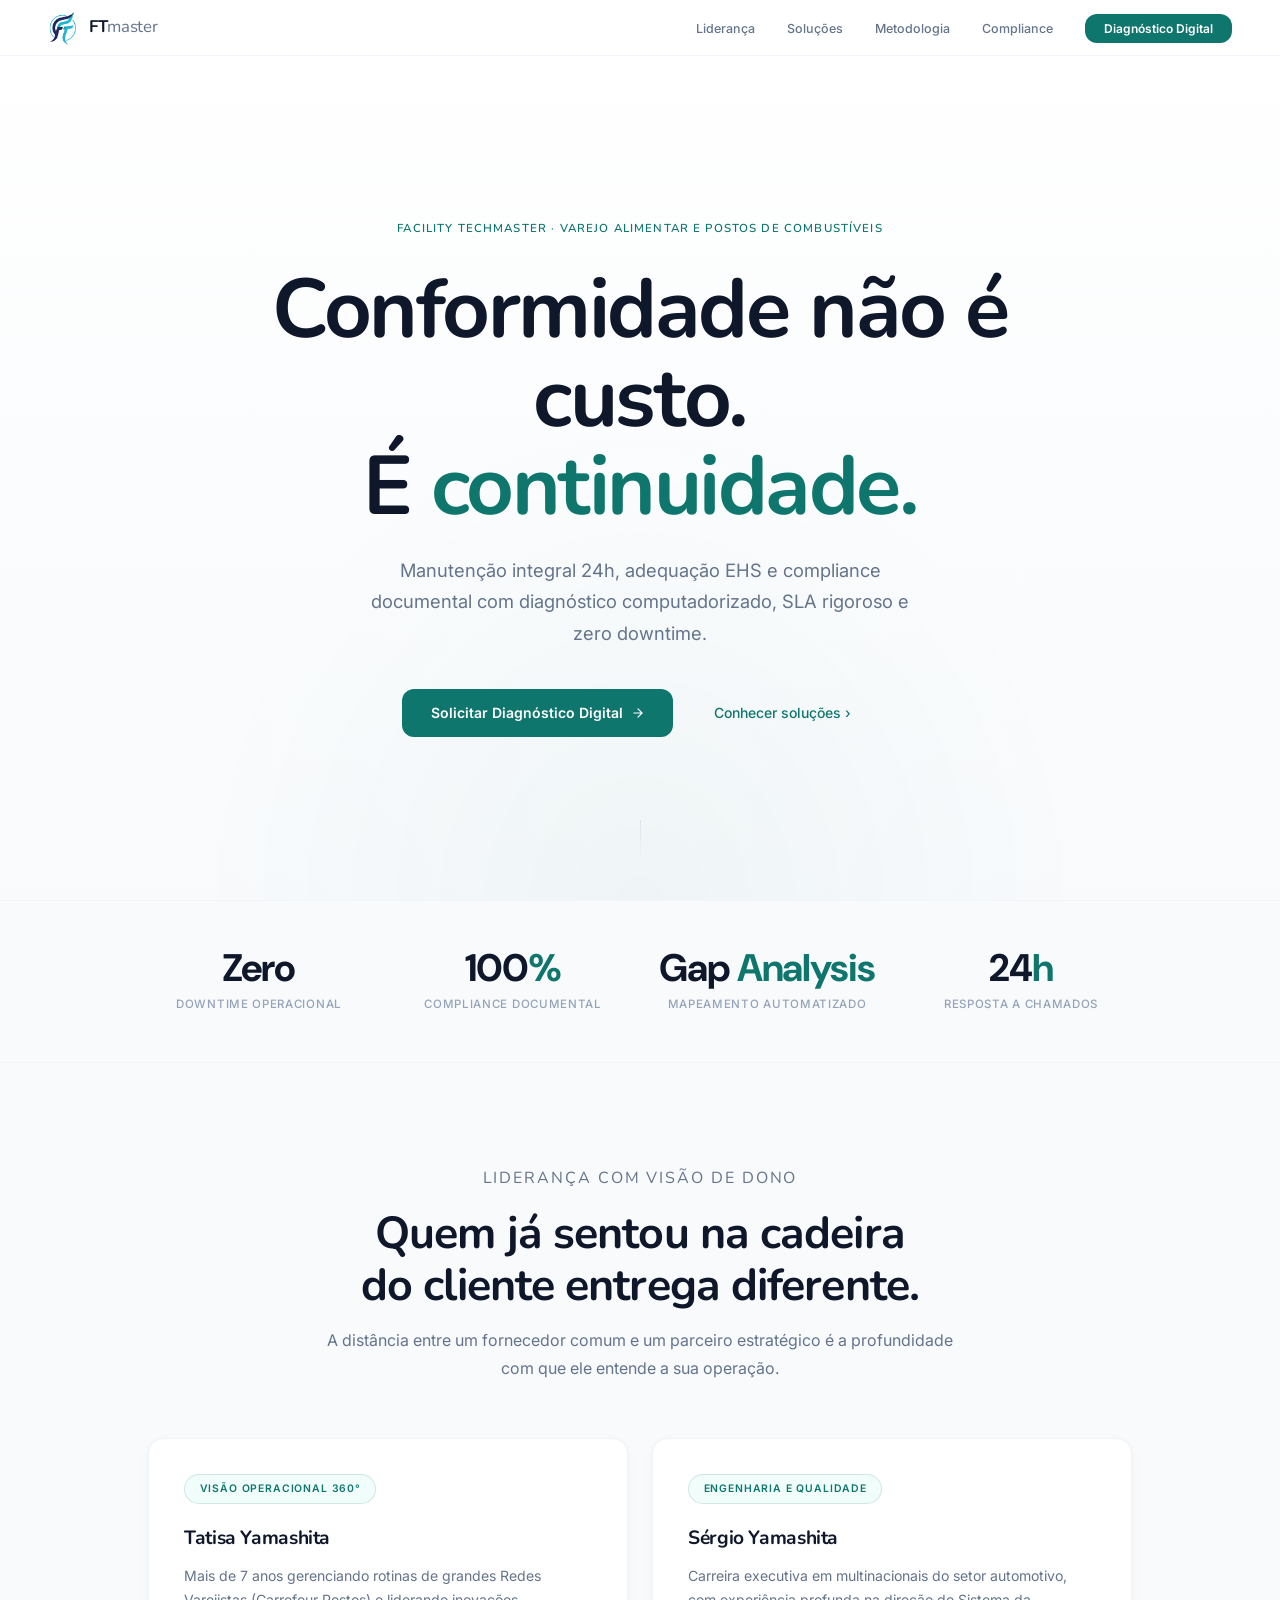
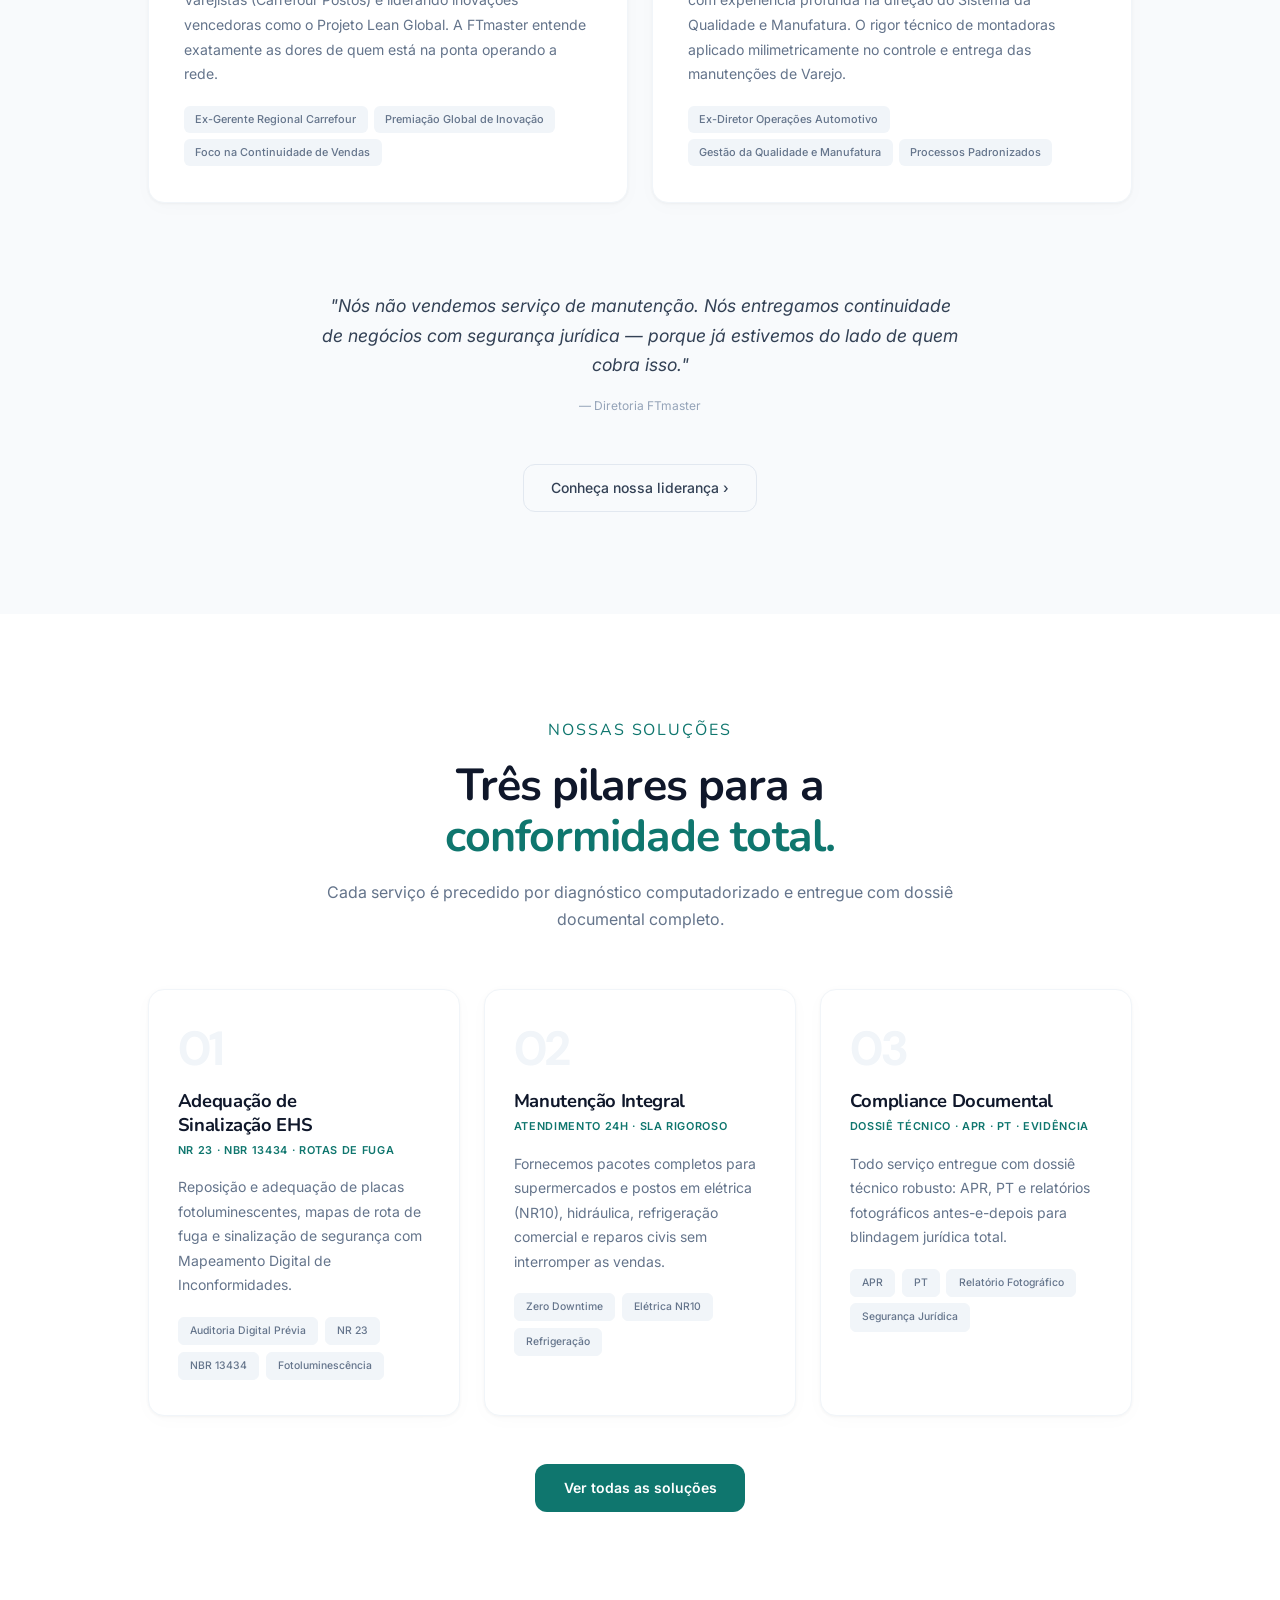
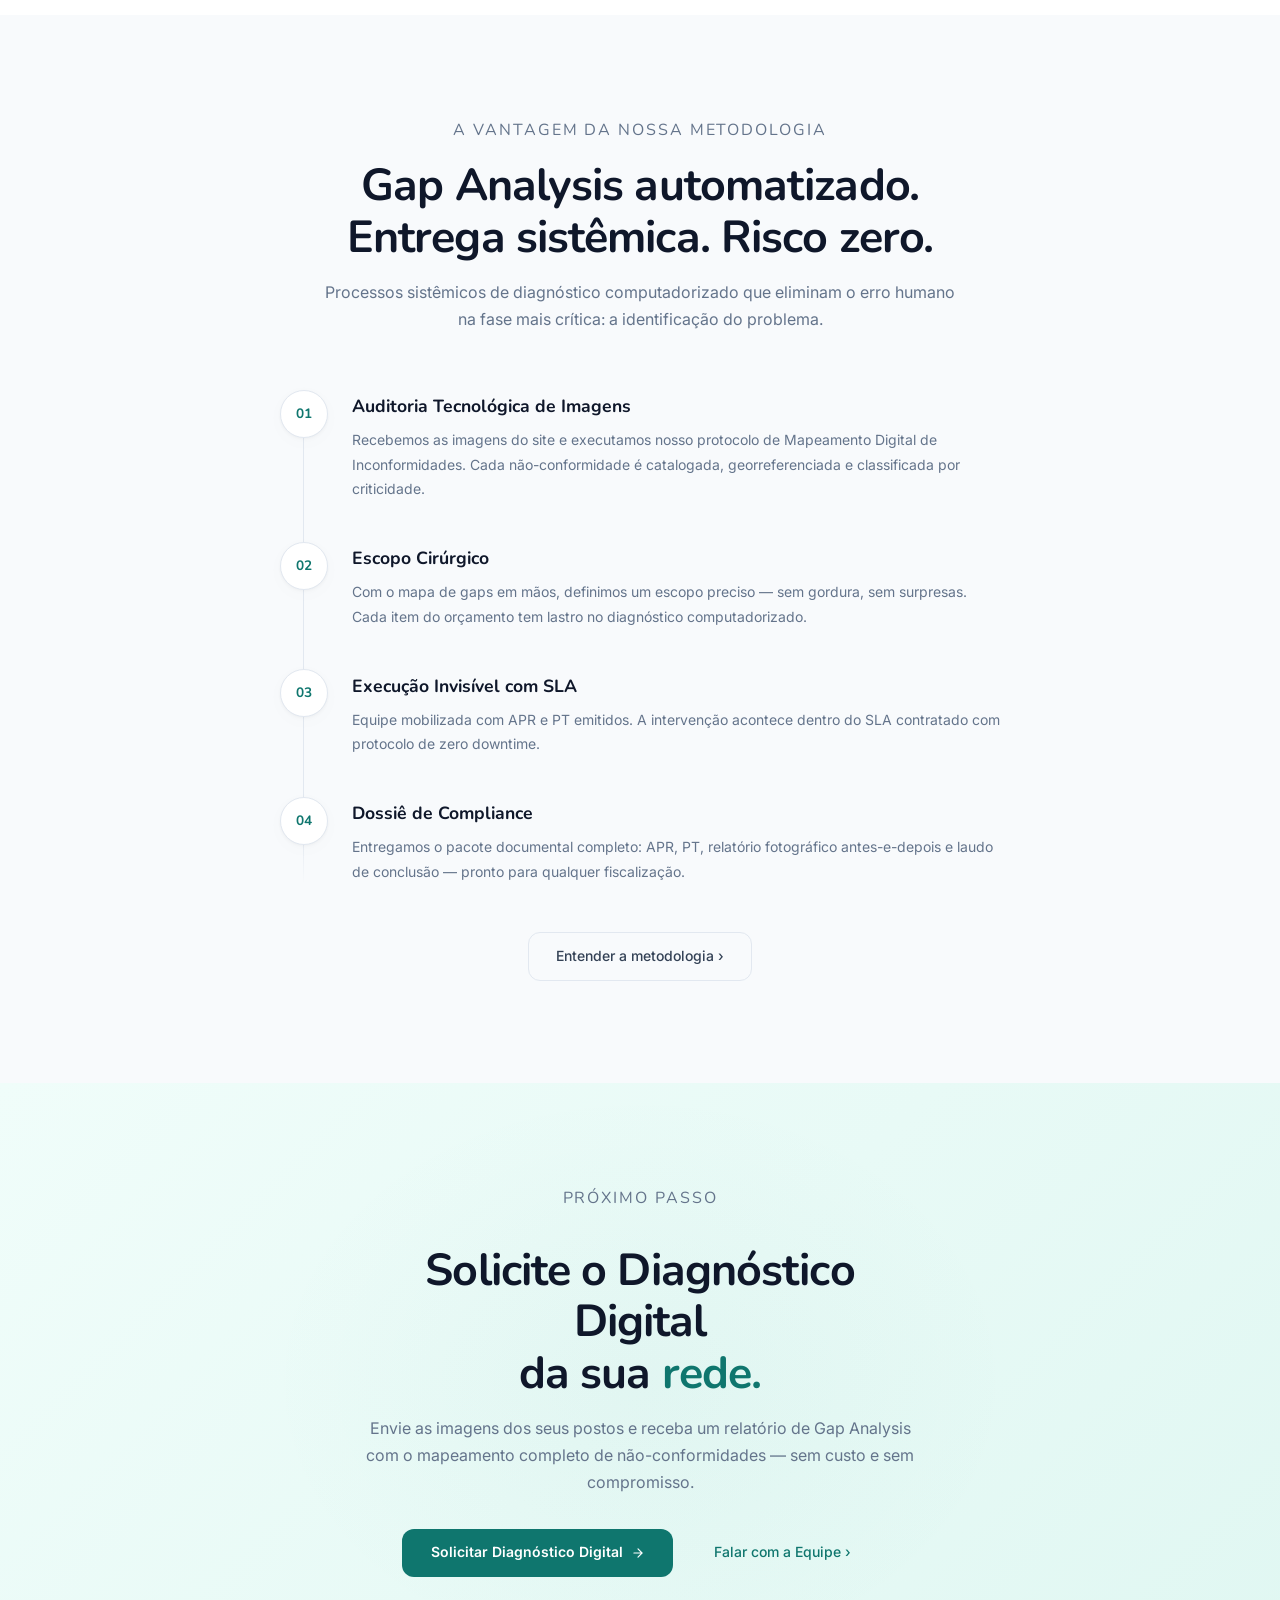
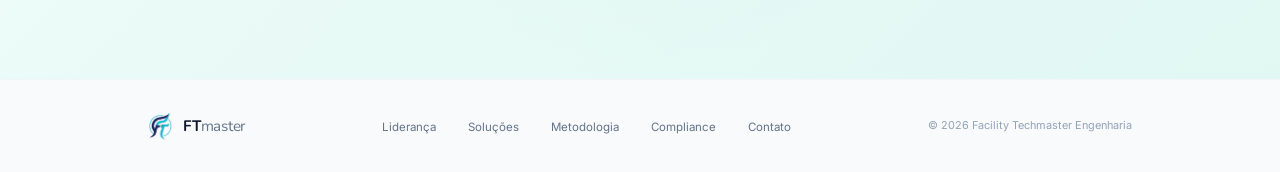
==== commit d122941f: "Redesign visual: tema light com paleta acolhedora - Fundo branco com seções alternando branco/cinza " ====
--- a/index.html
+++ b/index.html
@@ -13,7 +13,7 @@
 <link rel="canonical" href="https://ftmaster.com.br/">
 <link rel="preconnect" href="https://fonts.googleapis.com">
 <link rel="preconnect" href="https://fonts.gstatic.com" crossorigin>
-<link href="https://fonts.googleapis.com/css2?family=Sora:wght@300;400;500;600;700&family=Plus+Jakarta+Sans:ital,wght@0,300;0,400;0,500;0,600;1,400&display=swap" rel="stylesheet">
+<link href="https://fonts.googleapis.com/css2?family=Nunito:wght@400;500;600;700&family=Inter:wght@300;400;500;600&family=DM+Sans:opsz,wght@9..40,700&display=swap" rel="stylesheet">
 <link rel="stylesheet" href="styles.css">
 <script type="application/ld+json">
 {
@@ -109,7 +109,7 @@
       <p>A distância entre um fornecedor comum e um parceiro estratégico é a profundidade com que ele entende a sua operação.</p>
     </div>
 
-    <div style="display:grid; grid-template-columns: 1fr 1fr; gap: 1.25rem; margin-bottom: 3rem;">
+    <div class="grid-2" style="margin-bottom: 3rem;">
       <div class="leader-card fade-in fd1">
         <span class="leader-tag">Visão Operacional 360°</span>
         <h3>Tatisa Yamashita</h3>
@@ -147,12 +147,12 @@
 <section class="section-light" id="solucoes">
   <div class="container">
     <div class="section-header fade-in">
-      <p class="overline" style="color: var(--accent);">Nossas Soluções</p>
+      <p class="overline" style="color: var(--primary);">Nossas Soluções</p>
       <h2>Três pilares para a<br><span class="accent-color">conformidade total.</span></h2>
       <p>Cada serviço é precedido por diagnóstico computadorizado e entregue com dossiê documental completo.</p>
     </div>
 
-    <div style="display:grid; grid-template-columns: repeat(3, 1fr); gap: 1.25rem;">
+    <div class="grid-3">
       <div class="sol-card fade-in fd1">
         <div class="sol-num">01</div>
         <h3>Adequação de Sinalização&nbsp;EHS</h3>
--- a/styles.css
+++ b/styles.css
@@ -1,45 +1,80 @@
 /* ============================================================
-   FTmaster — Proposta 2 — Design System
-   Tema: Apple-inspired, dark-first, premium B2B
-   Fontes: Sora (headings) + Plus Jakarta Sans (body)
-   Accent: #2997ff (azul Apple)
+   FTmaster — Design System (Light Theme)
+   Mood: "Engenharia que cuida" — confiável + amigável
+   Fontes: Nunito (headings) + Inter (body) + DM Sans (dados)
+   Primary: #0f766e (teal)   Secondary: #1e3a5f (navy)
    ============================================================ */
 
 :root {
-  --black:          #000000;
-  --near-black:     #1d1d1f;
-  --dark-surface:   #111111;
-  --dark-card:      #161616;
-  --dark-card-2:    #1c1c1e;
-  --dark-border:    #2a2a2a;
-  --gray-700:       #424245;
-  --gray-600:       #6e6e73;
-  --gray-500:       #86868b;
-  --gray-400:       #a1a1a6;
-  --gray-300:       #d2d2d7;
-  --gray-200:       #e8e8ed;
-  --gray-100:       #f5f5f7;
-  --white:          #fbfbfd;
+  /* ── Primary (Teal) ── */
+  --primary:        #0f766e;
+  --primary-hover:  #0d9488;
+  --primary-light:  #14b8a6;
+  --primary-subtle: #f0fdfa;
+  --primary-border: rgba(15, 118, 110, 0.15);
+
+  /* ── Secondary (Navy) ── */
+  --secondary:      #1e3a5f;
+  --secondary-light:#334155;
+
+  /* ── Neutrals ── */
+  --white:          #ffffff;
+  --bg:             #ffffff;
+  --bg-soft:        #f8fafc;
+  --bg-muted:       #f1f5f9;
+  --border:         #e2e8f0;
+  --border-light:   #f1f5f9;
+
+  --text-primary:   #0f172a;
+  --text-secondary: #334155;
+  --text-muted:     #64748b;
+  --text-light:     #94a3b8;
+
+  /* ── Accent (Warm) ── */
+  --accent-warm:    #f59e0b;
+
+  /* ── Semantic ── */
+  --success:        #22c55e;
+  --danger:         #ef4444;
+
+  /* ── Legacy aliases (keep HTML compatibility) ── */
+  --accent:         var(--primary);
+  --accent-hover:   var(--primary-hover);
+  --accent-subtle:  var(--primary-subtle);
+  --accent-border:  var(--primary-border);
+  --near-black:     var(--text-primary);
+  --gray-100:       var(--bg-muted);
+  --gray-200:       var(--border);
+  --gray-300:       var(--text-light);
+  --gray-400:       var(--text-light);
+  --gray-500:       var(--text-muted);
+  --gray-600:       var(--text-secondary);
+  --gray-700:       var(--text-primary);
   --pure-white:     #ffffff;
-  --accent:         #2997ff;
-  --accent-hover:   #60b3ff;
-  --accent-subtle:  rgba(41, 151, 255, 0.08);
-  --accent-border:  rgba(41, 151, 255, 0.15);
-  --success:        #30d158;
-  --warning:        #ffd60a;
-
-  --font-heading: 'Sora', -apple-system, BlinkMacSystemFont, sans-serif;
-  --font-body:    'Plus Jakarta Sans', -apple-system, BlinkMacSystemFont, sans-serif;
-
+  --black:          var(--bg);
+  --dark-surface:   var(--bg-soft);
+  --dark-card:      var(--white);
+  --dark-card-2:    var(--bg-soft);
+  --dark-border:    var(--border);
+
+  /* ── Typography ── */
+  --font-heading: 'Nunito', -apple-system, BlinkMacSystemFont, sans-serif;
+  --font-body:    'Inter', -apple-system, BlinkMacSystemFont, sans-serif;
+  --font-data:    'DM Sans', -apple-system, BlinkMacSystemFont, sans-serif;
+
+  /* ── Misc ── */
   --ease:     cubic-bezier(0.25, 0.46, 0.45, 0.94);
   --ease-out: cubic-bezier(0.16, 1, 0.3, 1);
 
-  --nav-h:    52px;
+  --nav-h:    56px;
   --radius-sm: 8px;
   --radius-md: 12px;
   --radius-lg: 16px;
   --radius-xl: 20px;
   --radius-pill: 980px;
+
+  --card-shadow: 0 1px 3px rgba(0,0,0,0.04), 0 4px 20px rgba(0,0,0,0.02);
+  --card-shadow-hover: 0 8px 32px rgba(0,0,0,0.06);
 }
 
 /* ── Reset ── */
@@ -52,10 +87,10 @@
   -webkit-font-smoothing: antialiased;
   -moz-osx-font-smoothing: grayscale;
   overflow-x: hidden;
-  background: var(--black);
-  color: var(--gray-300);
-}
-::selection { background: rgba(41, 151, 255, 0.25); color: var(--white); }
+  background: var(--bg);
+  color: var(--text-secondary);
+}
+::selection { background: rgba(15, 118, 110, 0.15); color: var(--text-primary); }
 img { max-width: 100%; display: block; }
 a { text-decoration: none; color: inherit; }
 button { cursor: pointer; font-family: var(--font-body); }
@@ -65,10 +100,10 @@
 .container {
   max-width: 1080px;
   margin: 0 auto;
-  padding: 0 clamp(1.5rem, 4vw, 3rem);
-}
-
-/* ── Scroll Reveal (Progressive Enhancement) ── */
+  padding: 0 clamp(1.25rem, 4vw, 3rem);
+}
+
+/* ── Scroll Reveal ── */
 .js-ready .fade-in {
   opacity: 0;
   transform: translateY(24px);
@@ -89,10 +124,6 @@
   0%,100% { opacity: 0.6; transform: scaleY(1); }
   50%     { opacity: 0.15; transform: scaleY(0.5); }
 }
-@keyframes glowPulse {
-  0%,100% { opacity: 0.5; }
-  50%     { opacity: 0.2; }
-}
 
 /* ════════════════════════════════════════════
    NAV
@@ -107,11 +138,11 @@
   display: flex;
   align-items: center;
   justify-content: space-between;
-  background: rgba(0, 0, 0, 0.82);
+  background: rgba(255, 255, 255, 0.85);
   backdrop-filter: saturate(180%) blur(20px);
   -webkit-backdrop-filter: saturate(180%) blur(20px);
   padding: 0 clamp(1.5rem, 4vw, 3rem);
-  border-bottom: 0.5px solid rgba(255,255,255,0.06);
+  border-bottom: 1px solid var(--border-light);
   transition: background 0.3s;
 }
 .nav-logo {
@@ -125,12 +156,12 @@
 }
 .nav-logo-text {
   font-family: var(--font-heading);
-  font-weight: 600;
+  font-weight: 700;
   font-size: 1.05rem;
-  color: var(--gray-100);
+  color: var(--text-primary);
   letter-spacing: -0.02em;
 }
-.nav-logo-text span { font-weight: 300; color: var(--gray-500); }
+.nav-logo-text span { font-weight: 400; color: var(--text-muted); }
 
 .nav-links {
   display: flex;
@@ -138,24 +169,24 @@
   gap: 2rem;
 }
 .nav-links a {
-  font-size: 0.75rem;
-  font-weight: 400;
-  color: var(--gray-400);
+  font-size: 0.78rem;
+  font-weight: 500;
+  color: var(--text-muted);
   transition: color 0.25s;
 }
 .nav-links a:hover,
-.nav-links a.active { color: var(--gray-100); }
+.nav-links a.active { color: var(--primary); }
 
 .nav-cta {
-  font-size: 0.72rem !important;
-  font-weight: 500 !important;
-  color: var(--pure-white) !important;
-  background: var(--accent);
-  padding: 0.4rem 1.1rem;
-  border-radius: var(--radius-pill);
+  font-size: 0.75rem !important;
+  font-weight: 600 !important;
+  color: var(--white) !important;
+  background: var(--primary);
+  padding: 0.45rem 1.2rem;
+  border-radius: var(--radius-md);
   transition: background 0.25s;
 }
-.nav-cta:hover { background: var(--accent-hover) !important; color: var(--pure-white) !important; }
+.nav-cta:hover { background: var(--primary-hover) !important; color: var(--white) !important; }
 
 .nav-hamburger {
   display: none;
@@ -166,8 +197,8 @@
   padding: 6px;
 }
 .nav-hamburger span {
-  width: 18px; height: 1px;
-  background: var(--gray-300);
+  width: 18px; height: 1.5px;
+  background: var(--text-secondary);
   border-radius: 1px;
   transition: all 0.25s;
 }
@@ -178,7 +209,7 @@
   position: fixed;
   inset: 0;
   z-index: 9999;
-  background: rgba(0,0,0,0.97);
+  background: rgba(255,255,255,0.97);
   backdrop-filter: blur(24px);
   flex-direction: column;
   align-items: center;
@@ -192,16 +223,16 @@
 .mobile-overlay a {
   font-family: var(--font-heading);
   font-size: 1.5rem;
-  font-weight: 600;
-  color: var(--gray-200);
+  font-weight: 700;
+  color: var(--text-primary);
   transition: color 0.25s;
 }
-.mobile-overlay a:hover { color: var(--accent); }
+.mobile-overlay a:hover { color: var(--primary); }
 .mobile-close {
   position: absolute;
   top: 1.2rem; right: 1.5rem;
   background: none; border: none;
-  color: var(--gray-500);
+  color: var(--text-muted);
   font-size: 2rem;
   line-height: 1;
 }
@@ -212,73 +243,77 @@
 .overline {
   font-family: var(--font-heading);
   font-size: 0.68rem;
-  font-weight: 500;
+  font-weight: 600;
   letter-spacing: 0.12em;
   text-transform: uppercase;
-  color: var(--accent);
-  margin-bottom: 1.2rem;
+  color: var(--primary);
+  margin-bottom: 1rem;
   display: block;
 }
 .gradient-text {
-  background: linear-gradient(135deg, var(--accent), #68d0ff);
-  -webkit-background-clip: text;
-  -webkit-text-fill-color: transparent;
-  background-clip: text;
-}
-.accent-color { color: var(--accent); }
+  color: var(--primary);
+}
+.accent-color { color: var(--primary); }
 
 /* ════════════════════════════════════════════
    BUTTONS
 ════════════════════════════════════════════ */
 .btn-fill {
+  display: inline-flex;
+  align-items: center;
+  gap: 0.5rem;
+  font-family: var(--font-body);
+  font-size: 0.875rem;
+  font-weight: 600;
+  color: var(--white);
+  background: var(--primary);
+  border: none;
+  padding: 0.8rem 1.8rem;
+  border-radius: var(--radius-md);
+  transition: all 0.25s var(--ease);
+}
+.btn-fill:hover {
+  background: var(--primary-hover);
+  transform: translateY(-1px);
+  box-shadow: 0 4px 16px rgba(15, 118, 110, 0.25);
+}
+.btn-fill svg { width: 14px; height: 14px; transition: transform 0.3s; }
+.btn-fill:hover svg { transform: translateX(2px); }
+
+.btn-ghost {
   display: inline-flex;
   align-items: center;
   gap: 0.5rem;
   font-family: var(--font-body);
   font-size: 0.875rem;
   font-weight: 500;
-  color: var(--pure-white);
-  background: var(--accent);
+  color: var(--primary);
+  background: transparent;
   border: none;
   padding: 0.75rem 1.7rem;
-  border-radius: var(--radius-pill);
-  transition: background 0.3s var(--ease), transform 0.3s var(--ease);
-}
-.btn-fill:hover { background: var(--accent-hover); transform: scale(1.02); }
-.btn-fill svg { width: 14px; height: 14px; transition: transform 0.3s; }
-.btn-fill:hover svg { transform: translateX(2px); }
-
-.btn-ghost {
+  border-radius: var(--radius-md);
+  transition: color 0.25s;
+}
+.btn-ghost:hover { color: var(--primary-hover); }
+
+.btn-outline-light {
   display: inline-flex;
   align-items: center;
   gap: 0.5rem;
   font-family: var(--font-body);
   font-size: 0.875rem;
   font-weight: 500;
-  color: var(--accent);
+  color: var(--text-secondary);
   background: transparent;
-  border: none;
+  border: 1.5px solid var(--border);
   padding: 0.75rem 1.7rem;
-  border-radius: var(--radius-pill);
-  transition: color 0.25s;
-}
-.btn-ghost:hover { color: var(--accent-hover); }
-
-.btn-outline-light {
-  display: inline-flex;
-  align-items: center;
-  gap: 0.5rem;
-  font-family: var(--font-body);
-  font-size: 0.875rem;
-  font-weight: 500;
-  color: var(--gray-200);
-  background: transparent;
-  border: 0.5px solid rgba(255,255,255,0.15);
-  padding: 0.75rem 1.7rem;
-  border-radius: var(--radius-pill);
+  border-radius: var(--radius-md);
   transition: all 0.25s;
 }
-.btn-outline-light:hover { border-color: rgba(255,255,255,0.35); color: var(--white); }
+.btn-outline-light:hover {
+  border-color: var(--primary);
+  color: var(--primary);
+}
 
 /* ════════════════════════════════════════════
    HERO (Home)
@@ -290,7 +325,7 @@
   justify-content: center;
   text-align: center;
   position: relative;
-  background: var(--black);
+  background: linear-gradient(180deg, var(--bg) 0%, var(--bg-soft) 100%);
   overflow: hidden;
   padding-top: var(--nav-h);
 }
@@ -300,7 +335,7 @@
   bottom: 0; left: 50%;
   transform: translateX(-50%);
   width: 70%; height: 55%;
-  background: radial-gradient(ellipse at center bottom, rgba(41, 151, 255, 0.07), transparent 70%);
+  background: radial-gradient(ellipse at center bottom, rgba(15, 118, 110, 0.04), transparent 70%);
   pointer-events: none;
 }
 .hero-content {
@@ -312,10 +347,10 @@
 .hero-eyebrow {
   font-family: var(--font-heading);
   font-size: 0.72rem;
-  font-weight: 500;
+  font-weight: 600;
   letter-spacing: 0.1em;
   text-transform: uppercase;
-  color: var(--gray-500);
+  color: var(--primary);
   margin-bottom: 1.8rem;
   animation: fadeUp 0.7s var(--ease-out) both;
 }
@@ -323,16 +358,16 @@
   font-family: var(--font-heading);
   font-size: clamp(2.8rem, 7vw, 5.2rem);
   font-weight: 700;
-  color: var(--gray-100);
+  color: var(--text-primary);
   line-height: 1.06;
-  letter-spacing: -0.035em;
+  letter-spacing: -0.03em;
   margin-bottom: 1.5rem;
   animation: fadeUp 0.7s 0.08s var(--ease-out) both;
 }
 .hero-sub {
-  font-size: clamp(1rem, 2vw, 1.2rem);
-  font-weight: 300;
-  color: var(--gray-500);
+  font-size: clamp(1rem, 2vw, 1.15rem);
+  font-weight: 400;
+  color: var(--text-muted);
   line-height: 1.7;
   max-width: 560px;
   margin: 0 auto 2.5rem;
@@ -354,7 +389,7 @@
 .hero-scroll span {
   display: block;
   width: 1px; height: 40px;
-  background: linear-gradient(to bottom, var(--gray-700), transparent);
+  background: linear-gradient(to bottom, var(--border), transparent);
   margin: 0 auto;
   animation: scrollPulse 2s ease infinite;
 }
@@ -363,9 +398,9 @@
    METRICS BAR
 ════════════════════════════════════════════ */
 .metrics-bar {
-  background: var(--dark-surface);
-  border-top: 0.5px solid var(--dark-border);
-  border-bottom: 0.5px solid var(--dark-border);
+  background: var(--bg-soft);
+  border-top: 1px solid var(--border-light);
+  border-bottom: 1px solid var(--border-light);
   padding: 3rem 0;
 }
 .metrics-grid {
@@ -375,19 +410,19 @@
   text-align: center;
 }
 .metric h3 {
-  font-family: var(--font-heading);
+  font-family: var(--font-data);
   font-size: clamp(1.6rem, 3vw, 2.5rem);
-  font-weight: 600;
-  color: var(--gray-100);
+  font-weight: 700;
+  color: var(--text-primary);
   letter-spacing: -0.03em;
   line-height: 1;
   margin-bottom: 0.5rem;
 }
-.metric h3 span { color: var(--accent); }
+.metric h3 span { color: var(--primary); }
 .metric p {
   font-size: 0.72rem;
-  font-weight: 400;
-  color: var(--gray-600);
+  font-weight: 500;
+  color: var(--text-light);
   text-transform: uppercase;
   letter-spacing: 0.06em;
 }
@@ -396,159 +431,162 @@
    SECTION WRAPPERS
 ════════════════════════════════════════════ */
 .section-dark {
-  background: var(--black);
-  padding: clamp(5rem, 10vw, 8rem) 0;
+  background: var(--bg-soft);
+  padding: clamp(4rem, 8vw, 7rem) 0;
 }
 .section-mid {
-  background: var(--dark-surface);
-  border-top: 0.5px solid var(--dark-border);
-  border-bottom: 0.5px solid var(--dark-border);
-  padding: clamp(5rem, 10vw, 8rem) 0;
+  background: var(--bg-muted);
+  border-top: 1px solid var(--border-light);
+  border-bottom: 1px solid var(--border-light);
+  padding: clamp(4rem, 8vw, 7rem) 0;
 }
 .section-light {
-  background: var(--gray-100);
-  padding: clamp(5rem, 10vw, 8rem) 0;
+  background: var(--bg);
+  padding: clamp(4rem, 8vw, 7rem) 0;
 }
 .section-header {
   text-align: center;
-  max-width: 680px;
-  margin: 0 auto 4.5rem;
+  max-width: 640px;
+  margin: 0 auto 3.5rem;
 }
 .section-header h2 {
   font-family: var(--font-heading);
-  font-size: clamp(2rem, 4.5vw, 3.2rem);
-  font-weight: 700;
-  letter-spacing: -0.03em;
-  line-height: 1.1;
-  margin-bottom: 1.2rem;
-}
-.section-dark .section-header h2 { color: var(--gray-100); }
-.section-mid .section-header h2  { color: var(--gray-100); }
-.section-light .section-header h2 { color: var(--near-black); }
+  font-size: clamp(1.8rem, 4.5vw, 2.8rem);
+  font-weight: 700;
+  letter-spacing: -0.02em;
+  line-height: 1.15;
+  margin-bottom: 1rem;
+}
+.section-dark .section-header h2,
+.section-mid .section-header h2,
+.section-light .section-header h2 { color: var(--text-primary); }
+
 .section-header p {
-  font-size: 1.05rem;
-  font-weight: 300;
+  font-size: 1rem;
+  font-weight: 400;
   line-height: 1.7;
 }
 .section-dark .section-header p,
-.section-mid .section-header p  { color: var(--gray-500); }
-.section-light .section-header p { color: var(--gray-600); }
+.section-mid .section-header p,
+.section-light .section-header p { color: var(--text-muted); }
 
 /* ════════════════════════════════════════════
    CARDS (Leader)
 ════════════════════════════════════════════ */
 .leader-card {
-  background: var(--dark-card);
-  border: 0.5px solid var(--dark-border);
+  background: var(--white);
+  border: 1px solid var(--border-light);
   border-radius: var(--radius-lg);
-  padding: 2.5rem;
-  transition: all 0.4s var(--ease);
+  padding: 2.2rem;
+  transition: all 0.3s var(--ease);
+  box-shadow: var(--card-shadow);
 }
 .leader-card:hover {
-  border-color: var(--accent-border);
-  transform: translateY(-2px);
+  box-shadow: var(--card-shadow-hover);
+  transform: translateY(-3px);
 }
 .leader-tag {
   display: inline-block;
   font-size: 0.65rem;
-  font-weight: 500;
-  letter-spacing: 0.1em;
+  font-weight: 600;
+  letter-spacing: 0.08em;
   text-transform: uppercase;
-  color: var(--accent);
-  background: var(--accent-subtle);
-  border: 0.5px solid var(--accent-border);
+  color: var(--primary);
+  background: var(--primary-subtle);
+  border: 1px solid var(--primary-border);
   padding: 0.35rem 0.9rem;
   border-radius: var(--radius-pill);
-  margin-bottom: 1.5rem;
+  margin-bottom: 1.2rem;
 }
 .leader-card h3 {
   font-family: var(--font-heading);
-  font-size: 1.25rem;
-  font-weight: 600;
-  color: var(--gray-100);
+  font-size: 1.2rem;
+  font-weight: 700;
+  color: var(--text-primary);
   letter-spacing: -0.02em;
-  margin-bottom: 0.8rem;
+  margin-bottom: 0.6rem;
 }
 .leader-card p {
-  font-size: 0.9rem;
-  line-height: 1.8;
-  color: var(--gray-500);
-}
-.leader-card strong { color: var(--gray-200); font-weight: 500; }
+  font-size: 0.88rem;
+  line-height: 1.75;
+  color: var(--text-muted);
+}
+.leader-card strong { color: var(--text-primary); font-weight: 600; }
 .leader-creds {
   display: flex;
   flex-wrap: wrap;
-  gap: 0.5rem;
-  margin-top: 1.5rem;
+  gap: 0.4rem;
+  margin-top: 1.2rem;
 }
 .leader-creds span {
   font-size: 0.68rem;
-  color: var(--gray-400);
-  background: rgba(255,255,255,0.04);
-  padding: 0.32rem 0.8rem;
-  border-radius: var(--radius-sm);
-  border: 0.5px solid rgba(255,255,255,0.06);
-}
-
-/* ════════════════════════════════════════════
-   SOLUTION CARDS (light bg)
+  font-weight: 500;
+  color: var(--text-muted);
+  background: var(--bg-muted);
+  padding: 0.3rem 0.7rem;
+  border-radius: 6px;
+}
+
+/* ════════════════════════════════════════════
+   SOLUTION CARDS
 ════════════════════════════════════════════ */
 .sol-card {
-  background: var(--pure-white);
+  background: var(--white);
   border-radius: var(--radius-lg);
-  padding: 2.5rem 2rem;
-  border: 0.5px solid var(--gray-200);
-  transition: all 0.4s var(--ease);
+  padding: 2.2rem 1.8rem;
+  border: 1px solid var(--border-light);
+  transition: all 0.3s var(--ease);
+  box-shadow: var(--card-shadow);
 }
 .sol-card:hover {
-  transform: translateY(-4px);
-  box-shadow: 0 16px 48px rgba(0,0,0,0.08);
+  transform: translateY(-3px);
+  box-shadow: var(--card-shadow-hover);
 }
 .sol-num {
-  font-family: var(--font-heading);
-  font-size: 3.5rem;
+  font-family: var(--font-data);
+  font-size: 3rem;
   font-weight: 700;
   line-height: 1;
-  color: var(--gray-200);
+  color: var(--bg-muted);
   letter-spacing: -0.04em;
-  margin-bottom: 1.5rem;
+  margin-bottom: 1rem;
 }
 .sol-card h3 {
   font-family: var(--font-heading);
-  font-size: 1.2rem;
-  font-weight: 600;
-  color: var(--near-black);
+  font-size: 1.15rem;
+  font-weight: 700;
+  color: var(--text-primary);
   letter-spacing: -0.02em;
   margin-bottom: 0.3rem;
   line-height: 1.3;
 }
 .sol-sub {
   font-size: 0.68rem;
-  font-weight: 500;
+  font-weight: 600;
   letter-spacing: 0.06em;
   text-transform: uppercase;
-  color: var(--accent);
-  margin-bottom: 1.2rem;
+  color: var(--primary);
+  margin-bottom: 1rem;
 }
 .sol-card p {
   font-size: 0.875rem;
-  line-height: 1.8;
-  color: var(--gray-600);
+  line-height: 1.75;
+  color: var(--text-muted);
 }
 .sol-tags {
   display: flex;
   flex-wrap: wrap;
   gap: 0.4rem;
-  margin-top: 1.5rem;
+  margin-top: 1.2rem;
 }
 .sol-tags span {
-  font-size: 0.63rem;
+  font-size: 0.65rem;
   font-weight: 500;
-  color: var(--gray-700);
-  background: var(--gray-100);
+  color: var(--text-muted);
+  background: var(--bg-muted);
   padding: 0.3rem 0.7rem;
-  border-radius: 5px;
-  border: 0.5px solid var(--gray-200);
+  border-radius: 6px;
+  border: 1px solid var(--border-light);
 }
 
 /* ════════════════════════════════════════════
@@ -564,7 +602,7 @@
   position: absolute;
   left: 23px; top: 0; bottom: 0;
   width: 1px;
-  background: linear-gradient(to bottom, transparent, var(--dark-border) 10%, var(--dark-border) 90%, transparent);
+  background: linear-gradient(to bottom, transparent, var(--border) 10%, var(--border) 90%, transparent);
 }
 .m-step {
   display: grid;
@@ -576,35 +614,36 @@
 .m-step-dot {
   width: 48px; height: 48px;
   border-radius: 50%;
-  background: var(--dark-card);
-  border: 0.5px solid var(--dark-border);
+  background: var(--white);
+  border: 1.5px solid var(--border);
   display: flex;
   align-items: center;
   justify-content: center;
   font-family: var(--font-heading);
   font-size: 0.85rem;
-  font-weight: 600;
-  color: var(--accent);
+  font-weight: 700;
+  color: var(--primary);
   position: relative;
   z-index: 1;
   transition: all 0.35s;
+  box-shadow: var(--card-shadow);
 }
 .m-step:hover .m-step-dot {
-  border-color: var(--accent);
-  box-shadow: 0 0 0 5px var(--accent-subtle);
+  border-color: var(--primary);
+  box-shadow: 0 0 0 5px var(--primary-subtle);
 }
 .m-step-content h3 {
   font-family: var(--font-heading);
   font-size: 1.1rem;
-  font-weight: 600;
-  color: var(--gray-100);
+  font-weight: 700;
+  color: var(--text-primary);
   margin-bottom: 0.5rem;
   padding-top: 0.15rem;
 }
 .m-step-content p {
   font-size: 0.875rem;
-  line-height: 1.8;
-  color: var(--gray-500);
+  line-height: 1.75;
+  color: var(--text-muted);
 }
 
 /* ════════════════════════════════════════════
@@ -613,8 +652,8 @@
 .advantage-card {
   max-width: 720px;
   margin: 3.5rem auto 0;
-  background: linear-gradient(135deg, rgba(41, 151, 255, 0.04), rgba(41, 151, 255, 0.01));
-  border: 0.5px solid var(--accent-border);
+  background: var(--primary-subtle);
+  border: 1px solid var(--primary-border);
   border-radius: var(--radius-lg);
   padding: 2.5rem;
   text-align: center;
@@ -622,14 +661,14 @@
 .advantage-card h4 {
   font-family: var(--font-heading);
   font-size: 1.15rem;
-  font-weight: 600;
-  color: var(--gray-100);
+  font-weight: 700;
+  color: var(--text-primary);
   margin-bottom: 0.8rem;
 }
 .advantage-card p {
   font-size: 0.9rem;
-  line-height: 1.8;
-  color: var(--gray-400);
+  line-height: 1.75;
+  color: var(--text-muted);
   max-width: 560px;
   margin: 0 auto;
 }
@@ -638,11 +677,10 @@
    CTA SECTION
 ════════════════════════════════════════════ */
 .cta-section {
-  background: var(--dark-surface);
-  padding: clamp(5rem, 10vw, 8rem) 0;
+  background: linear-gradient(135deg, #f0fdfa, #e0f7f2);
+  padding: clamp(4rem, 8vw, 7rem) 0;
   text-align: center;
   position: relative;
-  border-top: 0.5px solid var(--dark-border);
 }
 .cta-section::before {
   content: '';
@@ -650,31 +688,31 @@
   top: 0; left: 50%;
   transform: translateX(-50%);
   width: 60%; height: 100%;
-  background: radial-gradient(ellipse at center, rgba(41, 151, 255, 0.05), transparent 70%);
+  background: radial-gradient(ellipse at center, rgba(15, 118, 110, 0.03), transparent 70%);
   pointer-events: none;
 }
 .cta-inner {
   position: relative;
   z-index: 1;
-  max-width: 600px;
+  max-width: 560px;
   margin: 0 auto;
 }
-.cta-inner .overline { color: var(--gray-600); }
+.cta-inner .overline { color: var(--text-muted); }
 .cta-inner h2 {
   font-family: var(--font-heading);
-  font-size: clamp(2rem, 4vw, 3rem);
-  font-weight: 700;
-  color: var(--gray-100);
-  letter-spacing: -0.03em;
-  line-height: 1.1;
-  margin-bottom: 1.2rem;
+  font-size: clamp(1.8rem, 4vw, 2.8rem);
+  font-weight: 700;
+  color: var(--text-primary);
+  letter-spacing: -0.02em;
+  line-height: 1.15;
+  margin-bottom: 1rem;
 }
 .cta-inner > p {
   font-size: 1rem;
-  font-weight: 300;
-  line-height: 1.75;
-  color: var(--gray-500);
-  margin-bottom: 2.5rem;
+  font-weight: 400;
+  line-height: 1.7;
+  color: var(--text-muted);
+  margin-bottom: 2rem;
 }
 .cta-actions {
   display: flex;
@@ -687,39 +725,40 @@
    COMPLIANCE DOC CARDS
 ════════════════════════════════════════════ */
 .doc-card {
-  background: var(--dark-card);
-  border: 0.5px solid var(--dark-border);
+  background: var(--white);
+  border: 1px solid var(--border-light);
   border-radius: var(--radius-lg);
-  padding: 2.5rem;
-  transition: all 0.4s var(--ease);
+  padding: 2.2rem;
+  transition: all 0.3s var(--ease);
   display: flex;
   flex-direction: column;
+  box-shadow: var(--card-shadow);
 }
 .doc-card:hover {
-  border-color: var(--accent-border);
+  box-shadow: var(--card-shadow-hover);
   transform: translateY(-2px);
 }
 .doc-card__num {
-  font-family: var(--font-heading);
+  font-family: var(--font-data);
   font-size: 2.5rem;
   font-weight: 700;
-  color: var(--dark-border);
+  color: var(--bg-muted);
   letter-spacing: -0.04em;
   margin-bottom: 1.5rem;
   line-height: 1;
 }
 .doc-card h3 {
   font-family: var(--font-heading);
-  font-size: 1.15rem;
-  font-weight: 600;
-  color: var(--gray-100);
+  font-size: 1.1rem;
+  font-weight: 700;
+  color: var(--text-primary);
   margin-bottom: 0.6rem;
   letter-spacing: -0.02em;
 }
 .doc-card p {
   font-size: 0.875rem;
-  line-height: 1.8;
-  color: var(--gray-500);
+  line-height: 1.75;
+  color: var(--text-muted);
   flex: 1;
   margin-bottom: 1.5rem;
 }
@@ -738,15 +777,15 @@
   font-family: var(--font-heading);
   font-size: clamp(1.8rem, 3.5vw, 2.8rem);
   font-weight: 700;
-  color: var(--gray-100);
-  letter-spacing: -0.03em;
-  line-height: 1.1;
-  margin-bottom: 1.2rem;
+  color: var(--text-primary);
+  letter-spacing: -0.02em;
+  line-height: 1.15;
+  margin-bottom: 1rem;
 }
 .contact-info > p {
   font-size: 0.9rem;
-  line-height: 1.8;
-  color: var(--gray-500);
+  line-height: 1.75;
+  color: var(--text-muted);
   margin-bottom: 2.5rem;
 }
 .contact-item {
@@ -761,43 +800,44 @@
   display: flex;
   align-items: center;
   justify-content: center;
-  background: var(--accent-subtle);
-  border: 0.5px solid var(--accent-border);
+  background: var(--primary-subtle);
+  border: 1px solid var(--primary-border);
   border-radius: var(--radius-sm);
 }
 .contact-item__icon svg {
   width: 16px; height: 16px;
-  stroke: var(--accent);
+  stroke: var(--primary);
   fill: none;
   stroke-width: 1.8;
 }
 .contact-item h4 {
   font-size: 0.72rem;
-  font-weight: 500;
+  font-weight: 600;
   text-transform: uppercase;
   letter-spacing: 0.08em;
-  color: var(--gray-600);
+  color: var(--text-light);
   margin-bottom: 0.2rem;
 }
 .contact-item p {
   font-size: 0.875rem;
-  color: var(--gray-300);
+  color: var(--text-secondary);
 }
 
 .contact-form {
-  background: var(--dark-card);
-  border: 0.5px solid var(--dark-border);
+  background: var(--white);
+  border: 1px solid var(--border-light);
   border-radius: var(--radius-xl);
   padding: 2.5rem;
+  box-shadow: var(--card-shadow);
 }
 .form-group { margin-bottom: 1.25rem; }
 .form-group label {
   display: block;
   font-size: 0.72rem;
-  font-weight: 500;
+  font-weight: 600;
   text-transform: uppercase;
   letter-spacing: 0.06em;
-  color: var(--gray-500);
+  color: var(--text-muted);
   margin-bottom: 0.5rem;
 }
 .form-group input,
@@ -805,25 +845,26 @@
 .form-group textarea {
   width: 100%;
   padding: 0.75rem 1rem;
-  background: rgba(255,255,255,0.04);
-  border: 0.5px solid var(--dark-border);
+  background: var(--bg-soft);
+  border: 1.5px solid var(--border);
   border-radius: var(--radius-md);
   font-size: 0.875rem;
-  color: var(--gray-200);
+  color: var(--text-primary);
   font-family: var(--font-body);
   transition: border-color 0.2s, box-shadow 0.2s;
 }
 .form-group input::placeholder,
-.form-group textarea::placeholder { color: var(--gray-700); }
+.form-group textarea::placeholder { color: var(--text-light); }
 .form-group input:focus,
 .form-group select:focus,
 .form-group textarea:focus {
   outline: none;
-  border-color: var(--accent);
-  box-shadow: 0 0 0 3px var(--accent-subtle);
+  border-color: var(--primary);
+  box-shadow: 0 0 0 3px var(--primary-subtle);
+  background: var(--white);
 }
 .form-group textarea { resize: vertical; min-height: 110px; }
-.form-group select option { background: #1c1c1e; }
+.form-group select option { background: var(--white); }
 .form-row { display: grid; grid-template-columns: 1fr 1fr; gap: 1rem; }
 .form-submit { width: 100%; justify-content: center; margin-top: 0.5rem; }
 
@@ -831,8 +872,8 @@
    PAGE HERO (Páginas Internas)
 ════════════════════════════════════════════ */
 .page-hero {
-  padding: calc(var(--nav-h) + 5rem) 0 5rem;
-  background: var(--black);
+  padding: calc(var(--nav-h) + 5rem) 0 4rem;
+  background: linear-gradient(180deg, var(--bg) 0%, var(--bg-soft) 100%);
   position: relative;
   overflow: hidden;
   text-align: center;
@@ -843,7 +884,7 @@
   bottom: 0; left: 50%;
   transform: translateX(-50%);
   width: 60%; height: 60%;
-  background: radial-gradient(ellipse at center bottom, rgba(41, 151, 255, 0.06), transparent 70%);
+  background: radial-gradient(ellipse at center bottom, rgba(15, 118, 110, 0.03), transparent 70%);
   pointer-events: none;
 }
 .page-hero__inner { position: relative; z-index: 1; max-width: 760px; margin: 0 auto; }
@@ -853,26 +894,26 @@
   justify-content: center;
   gap: 0.5rem;
   font-size: 0.72rem;
-  color: var(--gray-600);
+  color: var(--text-light);
   margin-bottom: 1.5rem;
 }
-.page-hero .breadcrumb a { color: var(--accent); transition: color 0.2s; }
-.page-hero .breadcrumb a:hover { color: var(--accent-hover); }
+.page-hero .breadcrumb a { color: var(--primary); transition: color 0.2s; }
+.page-hero .breadcrumb a:hover { color: var(--primary-hover); }
 .page-hero h1 {
   font-family: var(--font-heading);
   font-size: clamp(2.2rem, 5vw, 3.8rem);
   font-weight: 700;
-  color: var(--gray-100);
-  letter-spacing: -0.033em;
-  line-height: 1.1;
-  margin-bottom: 1.2rem;
+  color: var(--text-primary);
+  letter-spacing: -0.025em;
+  line-height: 1.15;
+  margin-bottom: 1rem;
   animation: fadeUp 0.7s var(--ease-out) both;
 }
 .page-hero p {
-  font-size: clamp(0.95rem, 1.8vw, 1.15rem);
-  font-weight: 300;
+  font-size: clamp(0.95rem, 1.8vw, 1.1rem);
+  font-weight: 400;
   line-height: 1.7;
-  color: var(--gray-500);
+  color: var(--text-muted);
   max-width: 560px;
   margin: 0 auto;
   animation: fadeUp 0.7s 0.1s var(--ease-out) both;
@@ -888,17 +929,17 @@
   padding: 2.5rem 0 0;
 }
 .leadership-quote blockquote {
-  font-size: 1.15rem;
-  font-weight: 300;
+  font-size: 1.1rem;
+  font-weight: 400;
   font-style: italic;
-  color: var(--gray-300);
+  color: var(--text-secondary);
   line-height: 1.7;
 }
 .leadership-quote cite {
   display: block;
   font-style: normal;
   font-size: 0.75rem;
-  color: var(--gray-600);
+  color: var(--text-light);
   margin-top: 1rem;
 }
 
@@ -906,9 +947,9 @@
    FOOTER
 ════════════════════════════════════════════ */
 .footer {
-  background: var(--black);
+  background: var(--bg-soft);
   padding: 2rem 0;
-  border-top: 0.5px solid var(--dark-border);
+  border-top: 1px solid var(--border-light);
 }
 .footer-inner {
   display: flex;
@@ -925,23 +966,32 @@
 .footer-logo img { height: 28px; width: auto; }
 .footer-logo-text {
   font-family: var(--font-heading);
-  font-weight: 600;
+  font-weight: 700;
   font-size: 0.95rem;
-  color: var(--gray-100);
+  color: var(--text-primary);
   letter-spacing: -0.02em;
 }
-.footer-logo-text span { font-weight: 300; color: var(--gray-500); }
+.footer-logo-text span { font-weight: 400; color: var(--text-muted); }
 .footer-links {
   display: flex;
   gap: 2rem;
 }
 .footer-links a {
   font-size: 0.72rem;
-  color: var(--gray-600);
+  color: var(--text-muted);
   transition: color 0.25s;
 }
-.footer-links a:hover { color: var(--gray-400); }
-.footer-copy { font-size: 0.68rem; color: var(--gray-700); }
+.footer-links a:hover { color: var(--primary); }
+.footer-copy { font-size: 0.68rem; color: var(--text-light); }
+
+/* ════════════════════════════════════════════
+   RESPONSIVE GRID UTILITIES
+════════════════════════════════════════════ */
+.grid-3 { display: grid; grid-template-columns: repeat(3, 1fr); gap: 1.5rem; }
+.grid-2 { display: grid; grid-template-columns: 1fr 1fr; gap: 1.5rem; }
+.grid-2-gap5 { display: grid; grid-template-columns: 1fr 1fr; gap: 4rem; align-items: center; }
+.grid-sidebar { display: grid; grid-template-columns: 1fr 320px; gap: 3.5rem; align-items: start; }
+.grid-2-sub { display: grid; grid-template-columns: 1fr 1fr; gap: 0.8rem; }
 
 /* ════════════════════════════════════════════
    RESPONSIVE
@@ -949,6 +999,8 @@
 @media (max-width: 960px) {
   .metrics-grid { grid-template-columns: repeat(2, 1fr); }
   .contact-grid { grid-template-columns: 1fr; gap: 3rem; }
+  .grid-sidebar { grid-template-columns: 1fr; gap: 2rem; }
+  .grid-2-gap5 { grid-template-columns: 1fr; gap: 2.5rem; }
 }
 @media (max-width: 768px) {
   .nav-links { display: none; }
@@ -958,6 +1010,9 @@
   .form-row { grid-template-columns: 1fr; }
   .footer-inner { flex-direction: column; text-align: center; gap: 0.8rem; }
   .footer-links { flex-wrap: wrap; justify-content: center; }
+  .grid-3 { grid-template-columns: 1fr; }
+  .grid-2 { grid-template-columns: 1fr; }
+  .grid-2-sub { grid-template-columns: 1fr; }
 }
 @media (max-width: 480px) {
   .hero-actions,
